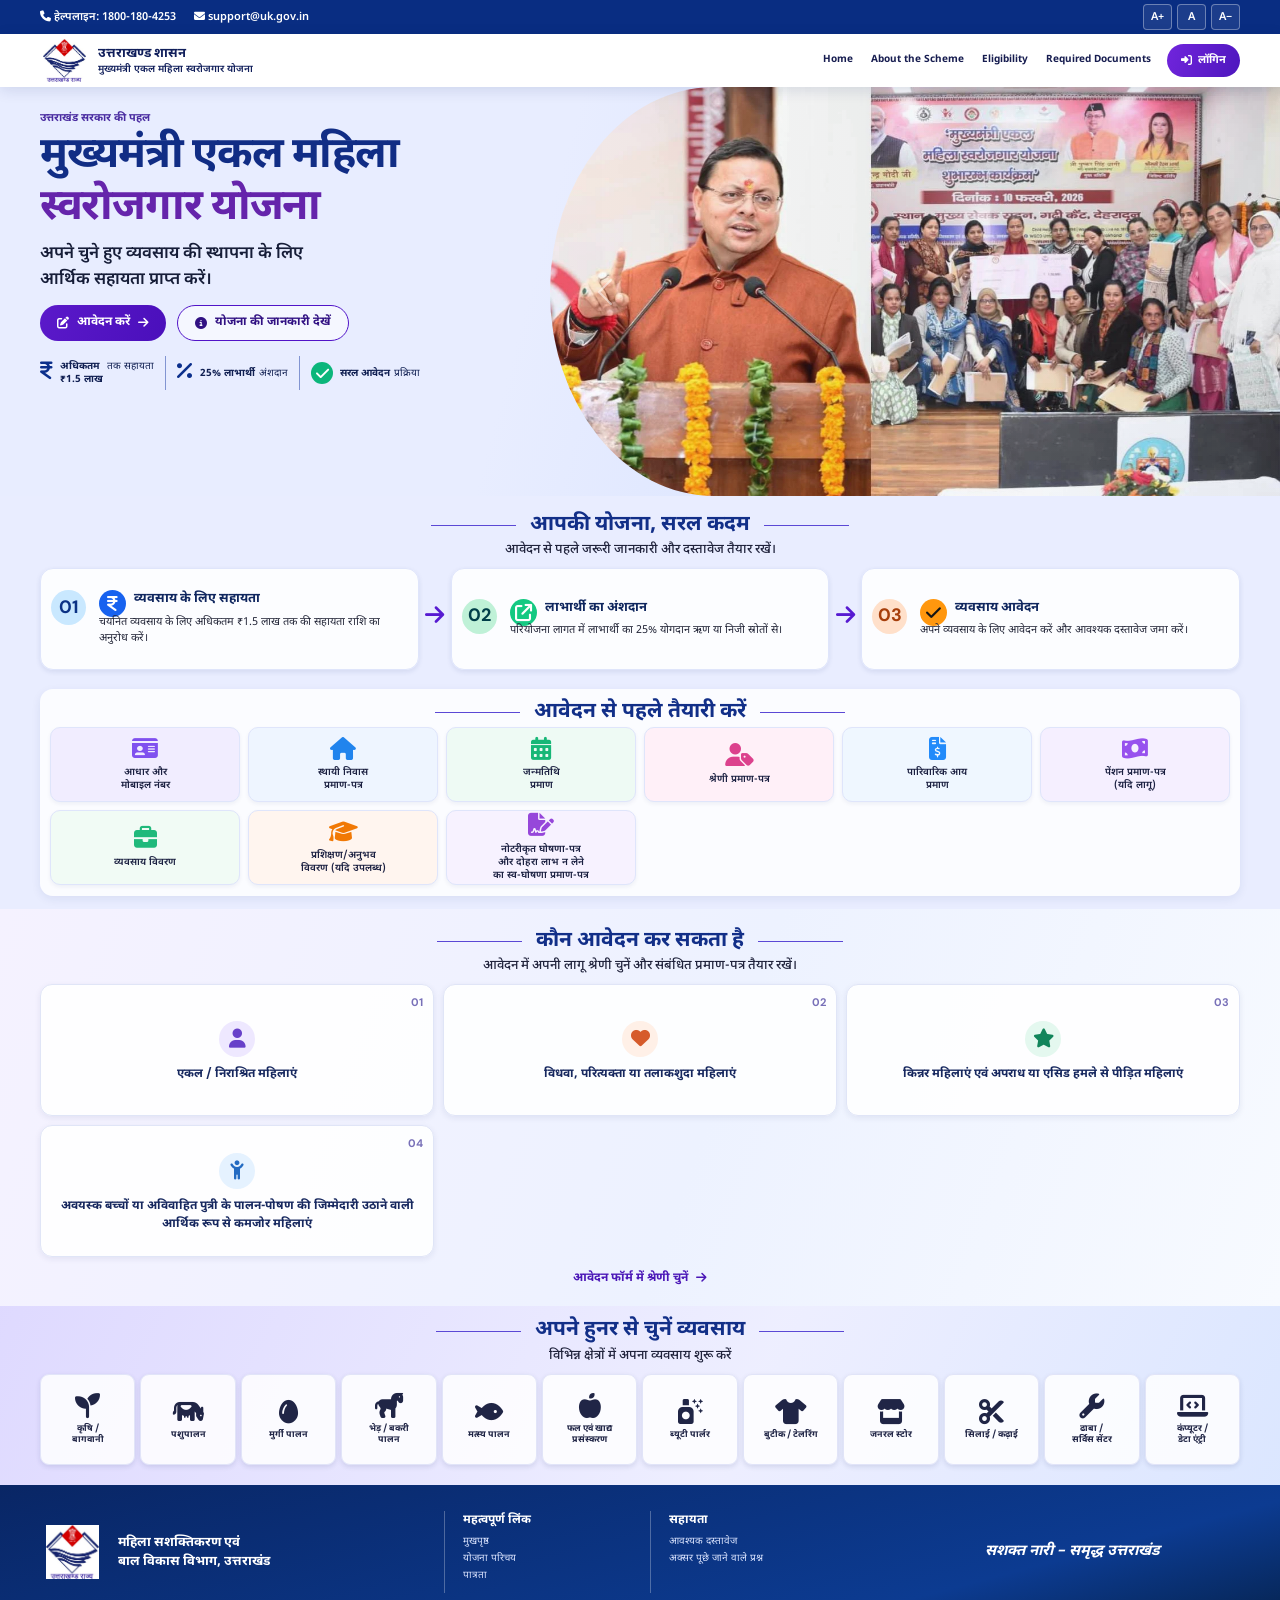
==== index.html @ 62961893 "Add files via upload" ====
<!DOCTYPE html>
<html lang="hi" dir="ltr">
<head>
    <meta charset="UTF-8">
    <meta name="viewport" content="width=device-width, initial-scale=1">
    <meta name="theme-color" content="#082e7a">
    <meta name="description" content="मुख्यमंत्री एकल महिला स्वरोजगार योजना — योजना की जानकारी और ऑनलाइन आवेदन।">
    <title>मुख्यमंत्री एकल महिला स्वरोजगार योजना | उत्तराखंड</title>
    <link rel="icon" type="image/jpeg" href="assets/images/uk_logo.jpeg">
    <link rel="apple-touch-icon" href="assets/images/uk_logo.jpeg">
    <link rel="manifest" href="site.webmanifest">
    <link rel="preconnect" href="https://fonts.googleapis.com">
    <link rel="preconnect" href="https://fonts.gstatic.com" crossorigin>
    <link href="https://fonts.googleapis.com/css2?family=DM+Sans:wght@400;500;600;700&family=Hind:wght@400;500;600;700&family=Noto+Sans+Devanagari:wght@400;500;600;700&display=swap" rel="stylesheet">
    <link rel="stylesheet" href="https://cdnjs.cloudflare.com/ajax/libs/font-awesome/6.5.1/css/all.min.css" integrity="sha512-DTOQO9RWCH3ppGqcWaEA1BIZOC6xxalwEsw9c2QQeAIftl+Vegovlnee1c9QX4TctnWMn13TZye+giMm8e2LwA==" crossorigin="anonymous" referrerpolicy="no-referrer" />
    <link href="https://cdn.jsdelivr.net/npm/bootstrap@5.3.3/dist/css/bootstrap.min.css" rel="stylesheet" integrity="sha384-QWTKZyjpPEjISv5WaRU9OFeRpok6YctnYmDr5pNlyT2bRjXh0JMhjY6hW+ALEwIH" crossorigin="anonymous">
    <link rel="stylesheet" href="assets/css/index.css">
    <script src="assets/js/javascriptfile.js" defer></script>
</head>
<body class="reference-home">
    <div class="registration-topbar">
        <div class="registration-container registration-topbar-inner">
            <div class="registration-contact"><a href="tel:18001804253"><i class="fa-solid fa-phone" aria-hidden="true"></i> हेल्पलाइन: 1800-180-4253</a><a href="mailto:support@uk.gov.in"><i class="fa-solid fa-envelope" aria-hidden="true"></i> support@uk.gov.in</a></div>
            <div class="registration-accessibility" role="group" aria-label="पाठ का आकार">
                <button type="button" data-text-size="increase" aria-label="पाठ का आकार बढ़ाएँ">A+</button>
                <button type="button" data-text-size="reset" aria-label="पाठ का सामान्य आकार">A</button>
                <button type="button" data-text-size="decrease" aria-label="पाठ का आकार घटाएँ">A−</button>
            </div>
        </div>
    </div>
    <header class="site-header registration-header">
        <div class="registration-container registration-nav-row">
            <a class="registration-brand" href="index.html">
                <img src="assets/images/uk_logo.jpeg" alt="">
                <span><strong>उत्तराखण्ड शासन</strong><small>मुख्यमंत्री एकल महिला स्वरोजगार योजना</small></span>
            </a>
            <button class="menu-toggle registration-menu-toggle" type="button" aria-expanded="false" aria-controls="registration-navigation" data-menu-toggle><span></span><span></span><span></span><b>मेन्यू</b></button>
            <nav class="header-nav-bar registration-nav-bar" aria-label="मुख्य नेविगेशन">
                <div class="registration-navigation-inner">
                    <div class="primary-navigation" id="registration-navigation" data-navigation>
                        <a class="nav-link" href="index.html">Home</a>
<a class="nav-link" href="#yojana">About the Scheme</a>
<a class="nav-link" href="#patrata">Eligibility</a>
<a class="nav-link" href="#dastavez">Required Documents</a>
                       
                    </div>
                    <a class="registration-login" href="registration.html"><i class="fa-solid fa-right-to-bracket" aria-hidden="true"></i> लॉगिन</a>
                </div>
            </nav>
        </div>
    </header>

    <main id="main-content">
        <section class="reference-hero" aria-labelledby="hero-title">
            <div class="reference-hero-photo" aria-hidden="true">
                <div id="carouselExampleControls" class="carousel slide" data-bs-ride="carousel" data-bs-interval="5000">
                    <div class="carousel-inner">
                        <div class="carousel-item active">
                            <img src="assets/images/ekel_img.webp" class="d-block w-100" alt="पहली स्लाइड">
                        </div>
                        <div class="carousel-item">
                            <img src="assets/images/img2.jpg" class="d-block w-100" alt="दूसरी स्लाइड">
                        </div>
                    </div>
                    <button class="carousel-control-prev" type="button" data-bs-target="#carouselExampleControls" data-bs-slide="prev">
                        <span class="carousel-control-prev-icon" aria-hidden="true"></span>
                        <span class="visually-hidden">Previous</span>
                    </button>
                    <button class="carousel-control-next" type="button" data-bs-target="#carouselExampleControls" data-bs-slide="next">
                        <span class="carousel-control-next-icon" aria-hidden="true"></span>
                        <span class="visually-hidden">Next</span>
                    </button>
                </div>
            </div>
            <div class="reference-container reference-hero-inner">
                <div class="reference-hero-copy">
                    <p class="reference-hero-eyebrow">उत्तराखंड सरकार की पहल</p>
                    <h1 id="hero-title">मुख्यमंत्री एकल महिला<br><span>स्वरोजगार योजना</span></h1>
                    <p class="reference-hero-lede">अपने चुने हुए व्यवसाय की स्थापना के लिए<br class="desktop-break"> आर्थिक सहायता प्राप्त करें।</p>
                    <div class="reference-hero-actions">
                        <a class="reference-button reference-button-primary" href="registration.html"><i class="fa-solid fa-pen-to-square" aria-hidden="true"></i> आवेदन करें <i class="fa-solid fa-arrow-right" aria-hidden="true"></i></a>
                        <a class="reference-button reference-button-outline" href="#yojana"><i class="fa-solid fa-circle-info" aria-hidden="true"></i> योजना की जानकारी देखें</a>
                    </div>
                    <div class="reference-hero-stats" aria-label="योजना के मुख्य लाभ">
                        <div><span class="reference-stat-icon"><i class="fa-solid fa-indian-rupee-sign" aria-hidden="true"></i></span><p><strong>अधिकतम<br>₹1.5 लाख</strong><small>तक सहायता</small></p></div>
                        <div><span class="reference-stat-icon"><i class="fa-solid fa-percent" aria-hidden="true"></i></span><p><strong>25% लाभार्थी</strong><small>अंशदान</small></p></div>
                        <div><span class="reference-stat-icon reference-check"><i class="fa-solid fa-check" aria-hidden="true"></i></span><p><strong>सरल आवेदन</strong><small>प्रक्रिया</small></p></div>
                    </div>
                </div>
            </div>
        </section>

        <section class="reference-process" id="yojana" aria-labelledby="process-title">
            <div class="reference-container">
                <div class="reference-section-title">
                    <span></span><h2 id="process-title">आपकी योजना, सरल कदम</h2><span></span>
                    <p>आवेदन से पहले जरूरी जानकारी और दस्तावेज तैयार रखें।</p>
                </div>
                <div class="reference-process-cards">
                    <article class="reference-process-card">
                        <span class="reference-number number-blue">01</span>
                        <span class="reference-round-icon icon-blue" aria-hidden="true"><i class="fa-solid fa-indian-rupee-sign"></i></span>
                        <div><h3>व्यवसाय के लिए सहायता</h3><p>चयनित व्यवसाय के लिए अधिकतम ₹1.5 लाख तक की सहायता राशि का अनुरोध करें।</p></div>
                    </article>
                    <span class="reference-card-arrow" aria-hidden="true"><i class="fa-solid fa-arrow-right"></i></span>
                    <article class="reference-process-card">
                        <span class="reference-number number-green">02</span>
                        <span class="reference-round-icon icon-green" aria-hidden="true"><i class="fa-solid fa-arrow-up-right-from-square"></i></span>
                        <div><h3>लाभार्थी का अंशदान</h3><p>परियोजना लागत में लाभार्थी का 25% योगदान ऋण या निजी स्रोतों से।</p></div>
                    </article>
                    <span class="reference-card-arrow" aria-hidden="true"><i class="fa-solid fa-arrow-right"></i></span>
                    <article class="reference-process-card">
                        <span class="reference-number number-orange">03</span>
                        <span class="reference-round-icon icon-orange" aria-hidden="true"><i class="fa-solid fa-check"></i></span>
                        <div><h3>व्यवसाय आवेदन</h3><p>अपने व्यवसाय के लिए आवेदन करें और आवश्यक दस्तावेज जमा करें।</p></div>
                    </article>
                </div>
            </div>
        </section>

        <section class="reference-documents" id="dastavez" aria-labelledby="documents-title">
            <div class="reference-container reference-documents-panel">
                <div class="reference-section-title">
                    <span></span><h2 id="documents-title">आवेदन से पहले तैयारी करें</h2><span></span>
                </div>
                <div class="reference-document-grid">
                    <a class="reference-document-tile document-violet" href="registration.html"><span aria-hidden="true"><i class="fa-solid fa-id-card"></i></span><b>आधार और<br>मोबाइल नंबर</b></a>
                    <a class="reference-document-tile document-blue" href="registration.html"><span aria-hidden="true"><i class="fa-solid fa-house"></i></span><b>स्थायी निवास<br>प्रमाण-पत्र</b></a>
                    <a class="reference-document-tile document-green" href="registration.html"><span aria-hidden="true"><i class="fa-solid fa-calendar-days"></i></span><b>जन्मतिथि<br>प्रमाण</b></a>
                    <a class="reference-document-tile document-pink" href="registration.html"><span aria-hidden="true"><i class="fa-solid fa-user-tag"></i></span><b>श्रेणी प्रमाण-पत्र</b></a>
                    <a class="reference-document-tile document-sky" href="registration.html"><span aria-hidden="true"><i class="fa-solid fa-file-invoice-dollar"></i></span><b>पारिवारिक आय<br>प्रमाण</b></a>
                    <a class="reference-document-tile document-purple" href="registration.html"><span aria-hidden="true"><i class="fa-solid fa-money-bill-wave"></i></span><b>पेंशन प्रमाण-पत्र<br>(यदि लागू)</b></a>
                    <a class="reference-document-tile document-mint" href="registration.html"><span aria-hidden="true"><i class="fa-solid fa-briefcase"></i></span><b>व्यवसाय विवरण</b></a>
                    <a class="reference-document-tile document-peach" href="registration.html"><span aria-hidden="true"><i class="fa-solid fa-graduation-cap"></i></span><b>प्रशिक्षण/अनुभव<br>विवरण (यदि उपलब्ध)</b></a>
                    <a class="reference-document-tile document-lilac" href="registration.html"><span aria-hidden="true"><i class="fa-solid fa-file-signature"></i></span><b>नोटरीकृत घोषणा-पत्र<br>और दोहरा लाभ न लेने<br>का स्व-घोषणा प्रमाण-पत्र</b></a>
                </div>
            </div>
        </section>

        <section class="reference-eligibility" id="patrata" aria-labelledby="eligibility-title">
            <div class="reference-container">
                <div class="reference-section-title">
                    <span></span><h2 id="eligibility-title">कौन आवेदन कर सकता है</h2><span></span>
                    <p>आवेदन में अपनी लागू श्रेणी चुनें और संबंधित प्रमाण-पत्र तैयार रखें।</p>
                </div>
                <div class="reference-eligibility-grid">
                    <article class="reference-eligibility-card">
                        <span class="reference-eligibility-number">01</span>
                        <span class="reference-eligibility-icon eligibility-lilac" aria-hidden="true"><i class="fa-solid fa-user"></i></span>
                        <h3>एकल / निराश्रित महिलाएं</h3>
                    </article>
                    <article class="reference-eligibility-card">
                        <span class="reference-eligibility-number">02</span>
                        <span class="reference-eligibility-icon eligibility-peach" aria-hidden="true"><i class="fa-solid fa-heart"></i></span>
                        <h3>विधवा, परित्यक्ता या तलाकशुदा महिलाएं</h3>
                    </article>
                    <article class="reference-eligibility-card">
                        <span class="reference-eligibility-number">03</span>
                        <span class="reference-eligibility-icon eligibility-mint" aria-hidden="true"><i class="fa-solid fa-star"></i></span>
                        <h3>किन्नर महिलाएं एवं अपराध या एसिड हमले से पीड़ित महिलाएं</h3>
                    </article>
                    <article class="reference-eligibility-card">
                        <span class="reference-eligibility-number">04</span>
                        <span class="reference-eligibility-icon eligibility-blue" aria-hidden="true"><i class="fa-solid fa-child-reaching"></i></span>
                        <h3>अवयस्क बच्चों या अविवाहित पुत्री के पालन-पोषण की जिम्मेदारी उठाने वाली आर्थिक रूप से कमजोर महिलाएं</h3>
                    </article>
                </div>
                <a class="reference-eligibility-link" href="registration.html">आवेदन फॉर्म में श्रेणी चुनें <i class="fa-solid fa-arrow-right" aria-hidden="true"></i></a>
            </div>
        </section>

        <section class="reference-business" id="vyavasay" aria-labelledby="business-title">
            <div class="reference-container">
                <div class="reference-section-title">
                    <span></span><h2 id="business-title">अपने हुनर से चुनें व्यवसाय</h2><span></span>
                    <p>विभिन्न क्षेत्रों में अपना व्यवसाय शुरू करें</p>
                </div>
                <div class="reference-business-grid">
                    <a href="registration.html"><span aria-hidden="true"><i class="fa-solid fa-seedling"></i></span><b>कृषि /<br>बागवानी</b></a>
                    <a href="registration.html"><span aria-hidden="true"><i class="fa-solid fa-cow"></i></span><b>पशुपालन</b></a>
                    <a href="registration.html"><span aria-hidden="true"><i class="fa-solid fa-egg"></i></span><b>मुर्गी पालन</b></a>
                    <a href="registration.html"><span aria-hidden="true"><i class="fa-solid fa-horse"></i></span><b>भेड़ / बकरी<br>पालन</b></a>
                    <a href="registration.html"><span aria-hidden="true"><i class="fa-solid fa-fish"></i></span><b>मत्स्य पालन</b></a>
                    <a href="registration.html"><span aria-hidden="true"><i class="fa-solid fa-apple-whole"></i></span><b>फल एवं खाद्य<br>प्रसंस्करण</b></a>
                    <a href="registration.html"><span aria-hidden="true"><i class="fa-solid fa-spray-can-sparkles"></i></span><b>ब्यूटी पार्लर</b></a>
                    <a href="registration.html"><span aria-hidden="true"><i class="fa-solid fa-shirt"></i></span><b>बुटीक / टेलरिंग</b></a>
                    <a href="registration.html"><span aria-hidden="true"><i class="fa-solid fa-store"></i></span><b>जनरल स्टोर</b></a>
                    <a href="registration.html"><span aria-hidden="true"><i class="fa-solid fa-scissors"></i></span><b>सिलाई / कढ़ाई</b></a>
                    <a href="registration.html"><span aria-hidden="true"><i class="fa-solid fa-wrench"></i></span><b>ढाबा /<br>सर्विस सेंटर</b></a>
                    <a href="registration.html"><span aria-hidden="true"><i class="fa-solid fa-laptop-code"></i></span><b>कंप्यूटर /<br>डेटा एंट्री</b></a>
                </div>
            </div>
        </section>
    </main>

    <footer class="reference-footer" id="sampark">
        <div class="reference-container reference-footer-inner">
            <a class="reference-footer-brand" href="index.html">
                <img src="assets/images/uk_logo.jpeg" alt="">
                <span>महिला सशक्तिकरण एवं<br>बाल विकास विभाग, उत्तराखंड</span>
            </a>
            <div class="reference-footer-links"><strong>महत्वपूर्ण लिंक</strong><a href="index.html">मुखपृष्ठ</a><a href="#yojana">योजना परिचय</a><a href="#patrata">पात्रता</a></div>
            <div class="reference-footer-links"><strong>सहायता</strong><a href="#dastavez">आवश्यक दस्तावेज</a><a href="registration.html">अक्सर पूछे जाने वाले प्रश्न</a></div>
            <p class="reference-footer-motto">सशक्त नारी – समृद्ध उत्तराखंड</p>
        </div>
    </footer>
    <script src="https://cdn.jsdelivr.net/npm/bootstrap@5.3.3/dist/js/bootstrap.bundle.min.js" integrity="sha384-YvpcrYf0tY3lHB60NNkmXc5s9fDVZLESaAA55NDzOxhy9GkcIdslK1eN7N6jIeHz" crossorigin="anonymous"></script>
</body>
</html>
---- assets/css/index.css ----
:root {
    color-scheme: light;
    --ink: #1a2e4a;
    --blue: #003366;
    --blue-dark: #002244;
    --blue-mid: #004488;
    --blue-soft: #e8f0fa;
    --accent: #c5962c;
    --accent-light: #fff4e0;
    --muted: #5a6f8a;
    --line: #d0dbe8;
    --paper: #fff;
    --cream: #f5f8fc;
    --success: #005533;
    --success-soft: #e8f5eb;
    --error: #b03a2e;
    --error-soft: #fdf0f0;
    --font-body: "Hind", "Noto Sans Devanagari", sans-serif;
    --font-latin: "DM Sans", sans-serif;
    --radius-sm: 4px;
    --radius-md: 8px;
    --radius-lg: 12px;
    --radius-xl: 16px;
    --shadow-sm: 0 2px 8px rgba(0,34,68,.06);
    --shadow-md: 0 8px 24px rgba(0,34,68,.08);
    --shadow-lg: 0 16px 48px rgba(0,34,68,.12);
    --transition-fast: 150ms ease;
    --transition-base: 250ms cubic-bezier(.25,.46,.45,.94);
    --transition-slow: 400ms cubic-bezier(.25,.46,.45,.94);
}

* { box-sizing: border-box; }
html { scroll-behavior: smooth; scroll-padding-top: 140px; }
body {
    margin: 0;
    color: var(--ink);
    background: var(--paper);
    font-family: var(--font-body);
    font-size: 16px;
    line-height: 1.65;
    -webkit-font-smoothing: antialiased;
    -moz-osx-font-smoothing: grayscale;
    text-rendering: optimizeLegibility;
}
a { color: inherit; text-decoration: none; }
button, input, select { font: inherit; }
button, a, input, select { -webkit-tap-highlight-color: transparent; }
button:focus-visible, a:focus-visible, input:focus-visible, select:focus-visible {
    outline: 3px solid var(--accent);
    outline-offset: 3px;
}
img { max-width: 100%; height: auto; display: block; }

/* RTL Support */
[dir="rtl"] {
    --font-body: "Noto Sans Devanagari", "Hind", sans-serif;
}
[dir="rtl"] .hero-carousel-content { direction: rtl; }
[dir="rtl"] .hero-content-right .hero-facts { flex-direction: row-reverse; }
[dir="rtl"] .eligibility-list div { direction: rtl; }
[dir="rtl"] .document-chips { direction: rtl; }
[dir="rtl"] .features-grid { direction: rtl; }
[dir="rtl"] .category-options { direction: rtl; }
[dir="rtl"] .inline-options { direction: rtl; }
[dir="rtl"] .stepper { direction: rtl; }
[dir="rtl"] .fields-grid { direction: rtl; }
[dir="rtl"] .form-navigation { direction: rtl; }
[dir="rtl"] .header-nav-inner { direction: rtl; }
[dir="rtl"] .primary-navigation { direction: rtl; }
[dir="rtl"] .nav-link { direction: rtl; }
[dir="rtl"] .brand-copy { border-inline-start: 2px solid #e0e8f0; border-inline-end: none; padding-inline-start: 14px; padding-inline-end: 0; }

.container {
    width: min(1120px, calc(100% - 48px));
    margin-inline: auto;
}

/* Utility Bar */
.utility-bar {
    background: #eef2f7;
    color: #4a5d75;
    font-family: var(--font-latin), var(--font-body);
    font-size: 11px;
}
.utility-inner, .utility-links { display: flex; align-items: center; }
.utility-inner { min-height: 34px; justify-content: space-between; }
.utility-links { gap: 12px; }
.utility-links a:hover { color: var(--blue); }

/* Tricolor Bar */
.tricolor {
    height: 3px;
    display: flex;
}
.tricolor span { flex: 1; }
.tricolor span:first-child { background: var(--accent); }
.tricolor span:nth-child(2) { background: #fff; }
.tricolor span:last-child { background: var(--blue); }

/* Header */
.site-header {
    position: sticky;
    top: 0;
    z-index: 100;
    background: #fff;
    box-shadow: var(--shadow-sm);
}
.header-top { border-bottom: 1px solid #e8eef5; background: #fff; }
.header-top-inner {
    min-height: 76px;
    display: flex;
    align-items: center;
    justify-content: space-between;
    gap: 24px;
}
.brand {
    display: inline-flex;
    align-items: center;
    gap: 14px;
    flex-shrink: 0;
}
.brand-mark {
    width: 52px;
    height: 52px;
    display: grid;
    place-items: center;
    border-radius: 10px;
    background: #fff;
    padding: 4px;
    border: 1px solid #e0e8f0;
    box-shadow: 0 2px 8px rgba(0,34,68,.08);
}
.brand-mark img { width: 100%; height: 100%; object-fit: contain; border-radius: 6px; }
.brand-copy {
    display: grid;
    line-height: 1.35;
    padding-inline-start: 14px;
    border-inline-start: 2px solid #e0e8f0;
}
.brand-copy strong {
    font-size: 18px;
    font-weight: 700;
    color: var(--blue-dark);
    letter-spacing: -.01em;
}
.brand-copy small { color: var(--muted); font-size: 11.5px; }
.header-actions { display: flex; align-items: center; gap: 14px; margin-inline-start: auto; }
.header-help {
    display: inline-flex;
    align-items: center;
    gap: 8px;
    color: #3d526e;
    font-size: 13px;
    font-weight: 500;
    padding: 8px 12px;
    border-radius: 7px;
    transition: background var(--transition-fast), color var(--transition-fast);
}
.header-help:hover { background: var(--blue-soft); color: var(--blue); }
.header-help-icon {
    width: 20px;
    height: 20px;
    display: grid;
    place-items: center;
    border-radius: 50%;
    background: var(--blue-soft);
    color: var(--blue);
    font-size: 12px;
    font-weight: 700;
    font-family: var(--font-latin);
}
.header-apply {
    display: inline-flex;
    align-items: center;
    gap: 10px;
    border-radius: 8px;
    background: linear-gradient(135deg, var(--blue) 0%, var(--blue-mid) 100%);
    color: #fff;
    padding: 12px 24px;
    font-weight: 600;
    font-size: 14px;
    box-shadow: 0 6px 18px rgba(0,51,102,.24);
    transition: transform var(--transition-fast), box-shadow var(--transition-fast);
}
.header-apply:hover { transform: translateY(-1px); box-shadow: 0 8px 24px rgba(0,51,102,.32); }
.header-apply span { transition: transform var(--transition-fast); }
.header-apply:hover span { transform: translateX(3px); }
[dir="rtl"] .header-apply:hover span { transform: translateX(-3px); }
.header-apply-current { background: var(--blue-soft); color: var(--blue); box-shadow: none; }
.header-apply-current:hover { background: #d0e0f0; color: var(--blue-dark); transform: none; }
.header-nav-bar { background: linear-gradient(135deg, var(--blue-dark) 0%, var(--blue) 100%); }
.header-nav-inner {
    display: flex;
    align-items: center;
    gap: 18px;
    min-height: 50px;
}
.nav-label {
    font-size: 11px;
    font-weight: 700;
    letter-spacing: .12em;
    text-transform: uppercase;
    color: rgba(255,255,255,.45);
    padding-inline-end: 18px;
    border-inline-end: 1px solid rgba(255,255,255,.15);
    white-space: nowrap;
}
.primary-navigation {
    display: flex;
    align-items: center;
    gap: 4px;
    flex-wrap: wrap;
    flex: 1;
}
.nav-link {
    display: inline-flex;
    align-items: center;
    gap: 8px;
    padding: 9px 15px;
    border-radius: 6px;
    color: rgba(255,255,255,.82);
    font-size: 13.5px;
    font-weight: 500;
    transition: background var(--transition-fast), color var(--transition-fast);
}
.nav-link:hover { color: #fff; background: rgba(255,255,255,.12); }
.nav-link .nav-icon { font-size: 12px; color: rgba(245,216,168,.7); line-height: 1; }
.nav-link:hover .nav-icon { color: #f5d8a8; }
.menu-toggle { display: none; }

/* Buttons */
.button {
    display: inline-flex;
    align-items: center;
    justify-content: center;
    gap: 8px;
    border-radius: var(--radius-md);
    font-weight: 600;
    font-size: 14px;
    padding: 12px 24px;
    border: 1px solid transparent;
    cursor: pointer;
    transition: all var(--transition-fast);
    white-space: nowrap;
}
.button-primary {
    background: linear-gradient(135deg, var(--blue) 0%, var(--blue-mid) 100%);
    color: #fff;
    box-shadow: 0 4px 14px rgba(0,51,102,.24);
}
.button-primary:hover {
    background: linear-gradient(135deg, var(--blue-mid) 0%, var(--blue) 100%);
    transform: translateY(-1px);
    box-shadow: 0 6px 20px rgba(0,51,102,.32);
}
.button-outline {
    background: transparent;
    border-color: var(--blue);
    color: var(--blue);
}
.button-outline:hover {
    background: var(--blue-soft);
    color: var(--blue-dark);
}
.button-light {
    background: #fff;
    color: var(--blue-dark);
    box-shadow: 0 4px 14px rgba(0,0,0,.1);
}
.button-light:hover {
    background: #f5f0e8;
    color: var(--blue);
    transform: translateY(-1px);
    box-shadow: 0 8px 24px rgba(197,150,44,.25);
}
.button-back {
    border-color: var(--line);
    color: #4d627a;
    background: #fff;
}
.button-back:hover { background: var(--cream); }

.text-link {
    border-bottom: 1px solid currentColor;
    padding-bottom: 2px;
    font-weight: 500;
    transition: opacity var(--transition-fast);
}
.text-link:hover { opacity: .8; }

.inline-link {
    border-bottom: 1px solid #a8c0d8;
    padding-bottom: 3px;
    font-weight: 500;
    transition: border-color var(--transition-fast), color var(--transition-fast);
}
.inline-link:hover { border-color: var(--accent); color: var(--accent); }

/* Hero Section */
.hero-section {
    position: relative;
    overflow: hidden;
    background: var(--blue-dark);
}
.hero-carousel {
    position: relative;
    width: 100%;
    min-height: 580px;
}
.hero-carousel-track {
    position: relative;
    width: 100%;
    height: 100%;
}
.hero-carousel-slide {
    position: absolute;
    inset: 0;
    visibility: hidden;
    opacity: 0;
    transition: opacity .9s cubic-bezier(.25,.46,.45,.94), visibility .9s;
}
.hero-carousel-bg {
    position: absolute;
    inset: 0;
    z-index: 0;
}
.hero-carousel-bg img {
    width: 100%;
    height: 100%;
    object-fit: cover;
    object-position: top center;
}
.hero-carousel-slide.slide-active {
    position: relative;
    visibility: visible;
    opacity: 1;
}
.hero-carousel-slide.slide-active .hero-carousel-content > * {
    animation: fadeSlideUp .8s cubic-bezier(.25,.46,.45,.94) both;
}
.hero-carousel-slide.slide-active .hero-carousel-content > *:nth-child(1) { animation-delay: .1s; }
.hero-carousel-slide.slide-active .hero-carousel-content > *:nth-child(2) { animation-delay: .2s; }
.hero-carousel-slide.slide-active .hero-carousel-content > *:nth-child(3) { animation-delay: .3s; }
.hero-carousel-slide.slide-active .hero-carousel-content > *:nth-child(4) { animation-delay: .4s; }
@keyframes fadeSlideUp { from { opacity: 0; transform: translateY(24px); } to { opacity: 1; transform: translateY(0); } }
.hero-carousel-overlay {
    position: absolute;
    inset: 0;
    background: linear-gradient(135deg, rgba(0,12,28,.95) 0%, rgba(0,18,40,.9) 35%, rgba(0,24,50,.85) 65%, rgba(0,30,60,.8) 100%);
}
.hero-carousel-overlay::after {
    content: "";
    position: absolute;
    inset: 0;
    background-image: url("data:image/svg+xml,%3Csvg viewBox='0 0 400 400' xmlns='http://www.w3.org/2000/svg'%3E%3Cfilter id='noiseFilter'%3E%3CfeTurbulence type='fractalNoise' baseFrequency='0.9' numOctaves='3' stitchTiles='stitch'/%3E%3C/filter%3E%3Crect width='100%25' height='100%25' filter='url(%23noiseFilter)' opacity='0.02'/%3E%3C/svg%3E");
    pointer-events: none;
}
.hero-carousel-overlay::before {
    content: "";
    position: absolute;
    inset: 0;
    background: radial-gradient(ellipse at center, transparent 30%, rgba(0,10,25,.6) 100%);
    pointer-events: none;
}
.hero-carousel-content {
    position: relative;
    z-index: 2;
    width: min(1200px, calc(100% - 64px));
    margin-inline: auto;
    padding-block: 100px 70px;
    display: grid;
    grid-template-columns: 1.1fr .9fr;
    gap: 48px;
    align-items: center;
    min-height: 580px;
    color: #fff;
}
.hero-content-left {
    display: flex;
    flex-direction: column;
    justify-content: center;
    padding: 32px 24px;
    background: linear-gradient(135deg, rgba(0,20,40,.7) 0%, rgba(0,30,60,.55) 100%);
    border-radius: var(--radius-xl);
    border: 1px solid rgba(255,255,255,.1);
    backdrop-filter: blur(12px);
    max-width: 580px;
}
.hero-badge {
    display: inline-flex;
    align-items: center;
    gap: 10px;
    width: fit-content;
    padding: 10px 18px;
    background: linear-gradient(135deg, rgba(0,0,0,.35) 0%, rgba(0,0,0,.2) 100%);
    border: 1px solid rgba(255,255,255,.25);
    border-radius: 100px;
    margin-bottom: 28px;
    backdrop-filter: blur(10px);
}
.hero-badge .eyebrow-dot {
    width: 8px;
    height: 8px;
    background: #f5d8a8;
    box-shadow: 0 0 12px var(--accent);
    border-radius: 50%;
}
.hero-badge .eyebrow {
    color: #f5d8a8;
    font-size: 13px;
    letter-spacing: .04em;
    font-weight: 600;
    font-family: var(--font-latin);
}
.hero-content-left h1 {
    color: #fff;
    font-size: clamp(44px, 5.5vw, 72px);
    font-weight: 700;
    line-height: 1.12;
    letter-spacing: -.02em;
    margin: 0;
    text-shadow: 0 2px 16px rgba(0,0,0,.4), 0 1px 4px rgba(0,0,0,.3);
}
.hero-content-left h1 span {
    color: #f5d8a8;
    background: linear-gradient(135deg, #f5d8a8 0%, var(--accent) 100%);
    -webkit-background-clip: text;
    -webkit-text-fill-color: transparent;
    background-clip: text;
}
.hero-content-right {
    display: flex;
    flex-direction: column;
    justify-content: center;
    gap: 16px;
    padding: 32px 24px;
    background: linear-gradient(135deg, rgba(0,20,40,.7) 0%, rgba(0,30,60,.55) 100%);
    border-radius: var(--radius-xl);
    border: 1px solid rgba(255,255,255,.1);
    backdrop-filter: blur(12px);
    max-width: 520px;
}
.hero-content-right .hero-lede {
    color: rgba(255,255,255,.95);
    font-size: 15px;
    line-height: 1.6;
    margin: 0;
    font-weight: 400;
}
.hero-content-right .hero-actions {
    display: flex;
    align-items: center;
    gap: 12px;
    flex-wrap: wrap;
}
.hero-content-right .button-primary {
    background: linear-gradient(135deg, #fff 0%, #f8f5f0 100%);
    color: var(--blue-dark);
    box-shadow: 0 8px 28px rgba(0,0,0,.18), 0 2px 8px rgba(0,0,0,.1);
    border: 1px solid rgba(255,255,255,.3);
    padding: 12px 24px;
    font-size: 14px;
    font-weight: 600;
    min-height: 48px;
}
.hero-content-right .button-primary:hover {
    background: linear-gradient(135deg, #f5f0e8 0%, #efe5d8 100%);
    color: var(--blue);
    transform: translateY(-2px);
    box-shadow: 0 12px 36px rgba(197,150,44,.25), 0 4px 12px rgba(0,0,0,.15);
}
.hero-content-right .text-link {
    color: rgba(255,255,255,.9);
    border-bottom: 1px solid rgba(255,255,255,.35);
    padding-bottom: 4px;
    font-size: 14px;
    font-weight: 500;
    transition: all var(--transition-fast);
}
.hero-content-right .text-link:hover {
    color: #f5d8a8;
    border-bottom-color: #f5d8a8;
}
.hero-content-right .hero-facts {
    display: flex;
    gap: 24px;
    margin-top: 12px;
    padding-top: 16px;
    border-top: 1px solid rgba(255,255,255,.12);
}
.hero-content-right .hero-facts div { display: flex; flex-direction: column; gap: 4px; }
.hero-content-right .hero-facts strong {
    color: #fff;
    font-size: 26px;
    font-weight: 700;
    line-height: 1.2;
    font-family: var(--font-latin);
    text-shadow: 0 2px 12px rgba(0,0,0,.4);
}
.hero-content-right .hero-facts span {
    color: rgba(255,255,255,.8);
    font-size: 12px;
    letter-spacing: .02em;
    text-transform: uppercase;
    text-shadow: 0 1px 4px rgba(0,0,0,.3);
}
.hero-carousel-controls {
    position: absolute;
    z-index: 5;
    bottom: 50px;
    left: 50%;
    transform: translateX(-50%);
    display: flex;
    flex-direction: column;
    align-items: center;
    gap: 20px;
}
.hero-carousel-controls .carousel-dots { display: flex; gap: 12px; }
.hero-carousel-controls .carousel-dot {
    width: 14px;
    height: 14px;
    border: 0;
    border-radius: 50%;
    background: rgba(255,255,255,.5);
    padding: 0;
    cursor: pointer;
    transition: all .4s cubic-bezier(.25,.46,.45,.94);
    box-shadow: 0 2px 10px rgba(0,0,0,.3), 0 0 0 2px rgba(0,0,0,.1);
    position: relative;
}
.hero-carousel-controls .carousel-dot::before {
    content: "";
    position: absolute;
    inset: -4px;
    border-radius: 50%;
    border: 1px solid transparent;
    transition: border-color .3s;
}
.hero-carousel-controls .carousel-dot:hover {
    background: rgba(255,255,255,.8);
    transform: scale(1.2);
}
.hero-carousel-controls .carousel-dot:hover::before { border-color: rgba(255,255,255,.5); }
.hero-carousel-controls .carousel-dot.is-current {
    width: 44px;
    background: linear-gradient(135deg, #f5d8a8 0%, var(--accent) 100%);
    border-radius: 100px;
    box-shadow: 0 6px 24px rgba(197,150,44,.5), 0 0 0 4px rgba(197,150,44,.15);
}
.hero-carousel-controls .carousel-dot.is-current::before { border-color: rgba(197,150,44,.4); }
.hero-carousel-controls .carousel-arrows { display: flex; gap: 16px; }
.hero-carousel-controls .carousel-arrows button {
    width: 56px;
    height: 56px;
    display: grid;
    place-items: center;
    border: 1px solid rgba(255,255,255,.35);
    border-radius: 50%;
    color: #fff;
    background: linear-gradient(135deg, rgba(0,20,40,.8) 0%, rgba(0,30,60,.6) 100%);
    cursor: pointer;
    transition: all .3s cubic-bezier(.25,.46,.45,.94);
    backdrop-filter: blur(12px);
    font-size: 20px;
    line-height: 1;
    box-shadow: 0 4px 16px rgba(0,0,0,.3);
}
.hero-carousel-controls .carousel-arrows button:hover {
    color: #f5d8a8;
    background: linear-gradient(135deg, rgba(255,255,255,.2) 0%, rgba(255,255,255,.1) 100%);
    border-color: rgba(197,150,44,.6);
    transform: scale(1.08);
    box-shadow: 0 8px 28px rgba(0,0,0,.4);
}
.hero-carousel-controls .carousel-arrows button:focus-visible { outline: 3px solid var(--accent); outline-offset: 3px; }
.hero-carousel-controls .carousel-arrows button:disabled { opacity: .4; cursor: not-allowed; transform: none; }

/* Visual/Image Containers */
.visual-wrapper,
.intro-visual,
.eligibility-visual,
.documents-visual,
.benefit-media,
.feature-media,
.process-visual,
.features-showcase,
.cta-visual {
    position: relative;
    border-radius: var(--radius-lg);
    overflow: hidden;
    background: var(--cream);
}
.visual-wrapper img,
.intro-visual img,
.eligibility-visual img,
.documents-visual img,
.benefit-media img,
.feature-media img,
.process-visual img,
.features-showcase img,
.cta-visual img {
    width: 100%;
    height: 100%;
    object-fit: cover;
    transition: transform var(--transition-slow);
}
.visual-wrapper:hover img,
.intro-visual:hover img,
.eligibility-visual:hover img,
.documents-visual:hover img,
.benefit-card:hover .benefit-media img,
.feature-card:hover .feature-media img {
    transform: scale(1.03);
}

/* Intro Section */
.intro-grid { display: grid; grid-template-columns: 1fr 1.2fr; gap: 70px; align-items: center; }
.intro-visual { aspect-ratio: 4/3; }
.intro-copy { max-width: 630px; }
.intro-copy p { margin-bottom: 13px; color: #4d627a; font-size: 16px; line-height: 1.9; }

/* Benefits Section */
.section-cream { background: var(--cream); }
.benefit-grid {
    display: grid;
    grid-template-columns: repeat(3, 1fr);
    gap: 18px;
}
.benefit-card {
    position: relative;
    min-height: 280px;
    padding: 26px 24px;
    border: 1px solid #e0e8f0;
    background: #fff;
    border-radius: var(--radius-md);
    transition: transform var(--transition-base), box-shadow var(--transition-base), border-color var(--transition-base);
    display: flex;
    flex-direction: column;
}
.benefit-card:hover {
    transform: translateY(-4px);
    box-shadow: var(--shadow-md);
    border-color: #b8cce0;
}
.benefit-media {
    width: 64px;
    height: 64px;
    border-radius: var(--radius-md);
    background: var(--blue-soft);
    display: grid;
    place-items: center;
    margin-bottom: 18px;
    overflow: hidden;
    flex-shrink: 0;
}
.benefit-media img { opacity: 0.9; }
.card-index {
    position: absolute;
    top: 20px;
    inset-inline-end: 20px;
    color: var(--accent);
    font-family: var(--font-latin);
    font-size: 28px;
    font-weight: 700;
    opacity: .15;
}
.benefit-icon {
    width: 48px;
    height: 48px;
    margin-bottom: 18px;
    display: grid;
    place-items: center;
    border-radius: var(--radius-md);
    color: var(--accent);
    background: var(--accent-light);
    font-family: var(--font-latin);
    font-size: 22px;
}
.benefit-icon-alt { color: var(--success); background: var(--success-soft); }
.benefit-icon-third { color: var(--blue); background: var(--blue-soft); }
.benefit-card h3 { margin-bottom: 8px; font-size: 17px; font-weight: 600; color: var(--blue-dark); }
.benefit-card p { margin-bottom: 0; color: #5a6f8a; font-size: 13px; line-height: 1.7; }
.process-visual {
    margin-top: 32px;
    aspect-ratio: 4/1;
    max-width: 100%;
}
.process-visual img { border-radius: var(--radius-md); }

/* Eligibility Section */
.eligibility-grid {
    display: grid;
    grid-template-columns: 1fr 1.18fr;
    gap: 60px;
    align-items: center;
}
.eligibility-visual { aspect-ratio: 12/13; }
.eligibility-grid > div:first-child .button { margin-top: 14px; }
.muted-copy { max-width: 400px; margin-block: 14px; color: var(--muted); font-size: 14px; }
.eligibility-list {
    border: 1px solid var(--line);
    border-radius: var(--radius-md);
    overflow: hidden;
    background: #fff;
}
.eligibility-list div {
    min-height: 68px;
    display: grid;
    grid-template-columns: 44px 1fr;
    align-items: center;
    border-bottom: 1px solid var(--line);
    padding: 0 20px;
    transition: background var(--transition-fast);
}
.eligibility-list div:last-child { border-bottom: none; }
.eligibility-list div:hover { background: var(--blue-soft); }
.eligibility-list span {
    color: var(--accent);
    font-family: var(--font-latin);
    font-size: 14px;
    font-weight: 600;
    display: flex;
    align-items: center;
    justify-content: center;
    width: 32px;
    height: 32px;
    background: var(--accent-light);
    border-radius: 50%;
}
.eligibility-list p { margin-bottom: 0; color: #3d526e; font-size: 14px; }

/* Documents Section */
.document-grid {
    display: grid;
    grid-template-columns: 1fr 1.15fr;
    align-items: center;
    gap: 60px;
}
.documents-visual { aspect-ratio: 3/2; }
.document-chips {
    display: flex;
    flex-wrap: wrap;
    gap: 10px;
}
.document-chips span {
    padding: 10px 16px;
    border: 1px solid var(--line);
    border-radius: 24px;
    background: #fff;
    color: #4d627a;
    font-size: 12px;
    font-weight: 500;
    transition: all var(--transition-fast);
}
.document-chips span:hover {
    border-color: var(--blue);
    color: var(--blue);
    background: var(--blue-soft);
}

/* Features Section */
.features-grid {
    display: grid;
    grid-template-columns: repeat(3, 1fr);
    gap: 20px;
}
.feature-card {
    padding: 28px 24px;
    border: 1px solid var(--line);
    background: #fff;
    border-radius: var(--radius-lg);
    transition: transform var(--transition-base), box-shadow var(--transition-base), border-color var(--transition-base);
    display: flex;
    flex-direction: column;
}
.feature-card:hover {
    transform: translateY(-4px);
    box-shadow: var(--shadow-md);
    border-color: #b8cce0;
}
.feature-media {
    width: 56px;
    height: 56px;
    border-radius: var(--radius-md);
    background: var(--blue-soft);
    display: grid;
    place-items: center;
    margin-bottom: 16px;
    overflow: hidden;
    flex-shrink: 0;
}
.feature-media img { opacity: 0.9; }
.feature-icon {
    display: inline-flex;
    width: 56px;
    height: 56px;
    place-items: center;
    margin-bottom: 16px;
    border-radius: var(--radius-md);
    background: var(--blue-soft);
    color: var(--blue);
    font-size: 24px;
    line-height: 1;
}
.feature-card h3 { margin: 0 0 8px; font-size: 17px; font-weight: 600; color: var(--blue-dark); }
.feature-card p { margin: 0; color: var(--muted); font-size: 13px; line-height: 1.7; }
.features-showcase {
    margin-top: 32px;
    aspect-ratio: 14/5;
    max-width: 100%;
    border-radius: var(--radius-xl);
}
.features-showcase img { border-radius: var(--radius-xl); }

/* CTA Strip */
.cta-strip {
    padding-block: 40px;
    color: #fff;
    background: linear-gradient(135deg, var(--blue-dark) 0%, var(--blue) 50%, var(--blue-mid) 100%);
    position: relative;
    overflow: hidden;
}
.cta-strip::before {
    content: "";
    position: absolute;
    inset: 0;
    background: radial-gradient(ellipse at 20% 30%, rgba(197,150,44,.15) 0%, transparent 50%), radial-gradient(ellipse at 80% 70%, rgba(255,255,255,.05) 0%, transparent 50%);
}
.cta-inner {
    display: flex;
    justify-content: space-between;
    align-items: center;
    gap: 20px;
    position: relative;
    z-index: 1;
    flex-wrap: wrap;
}
.cta-visual {
    aspect-ratio: 7/5;
    max-width: 280px;
    opacity: 0.9;
}
.cta-strip .section-kicker { color: #e8d4a8; }
.cta-strip h2 { color: #fff; font-size: 26px; max-width: 600px; }

/* Footer */
.site-footer { color: #d0dbe8; background: var(--blue-dark); }
.footer-inner {
    min-height: 112px;
    display: flex;
    align-items: center;
    justify-content: space-between;
    gap: 24px;
    flex-wrap: wrap;
}
.brand-footer .brand-mark { background: #fff; }
.brand-footer .brand-mark img { width: 100%; height: 100%; object-fit: contain; border-radius: 4px; }
.brand-footer .brand-copy small { color: #8aa8c8; }
.footer-inner > p { margin: 0; color: #b8cdd8; font-size: 12px; line-height: 1.55; }
.footer-inner > p span { color: #7a9ac0; font-size: 10px; }
.footer-top { color: var(--accent); font-size: 12px; }

/* Registration form */
.page-banner { padding-block: 36px 39px; background: var(--cream); border-bottom: 1px solid #dce3eb; }
.breadcrumb { display: inline-flex; gap: 9px; margin-bottom: 14px; color: #6b7d94; font-size: 11px; }
.breadcrumb span { color: #a67c00; }
.page-banner .section-kicker { margin-bottom: 3px; }
.page-banner h1 { margin-bottom: 3px; color: var(--blue-dark); font-size: 35px; font-weight: 600; }
.page-banner > .container > p:last-child { margin-bottom: 0; color: var(--muted); font-size: 13px; }
.application-section { padding-block: 40px 72px; background: #fafbfd; }
.application-layout { display: grid; grid-template-columns: minmax(0, 1fr) 270px; align-items: start; gap: 24px; }
.application-card { min-width: 0; padding: 28px 32px 22px; border: 1px solid #e0e8f0; border-radius: var(--radius-md); background: #fff; box-shadow: var(--shadow-sm); }
.form-topline { display: flex; justify-content: space-between; align-items: flex-end; gap: 20px; padding-bottom: 20px; border-bottom: 1px solid #e8eff8; }
.form-topline .section-kicker { margin-bottom: 2px; font-size: 10px; }
.form-topline h2 { margin-bottom: 0; color: var(--blue-dark); font-size: 22px; font-weight: 600; }
.required-note { color: #6b7d94; font-size: 10px; }
.required-note b, .field b, .choice-fieldset legend b { color: #a67c00; }
.stepper {
    display: grid;
    grid-template-columns: auto 1fr auto 1fr auto;
    align-items: start;
    margin: 23px 0 19px;
}
.stepper-item { min-width: 62px; display: grid; justify-items: center; gap: 4px; color: #8a9ab0; }
.stepper-item > span { width: 29px; height: 29px; display: grid; place-items: center; border: 1px solid var(--line); border-radius: 50%; background: #fff; font-family: var(--font-latin); font-size: 10px; }
.stepper-item small { font-size: 10px; }
.stepper-item.is-current { color: var(--blue); }
.stepper-item.is-current > span, .stepper-item.is-complete > span { border-color: var(--blue); color: #fff; background: var(--blue); }
.stepper-item.is-complete { color: var(--blue); }
.stepper > i { height: 1px; margin: 14px 5px 0; background: #dce3eb; }
.form-notice { display: flex; align-items: flex-start; gap: 10px; margin-bottom: 23px; padding: 12px 14px; border: 1px solid #e0e8f0; background: var(--cream); border-radius: var(--radius-sm); }
.form-notice > span { width: 20px; height: 20px; flex: 0 0 20px; display: grid; place-items: center; border-radius: 50%; color: #fff; background: var(--blue); font-family: var(--font-latin); font-size: 10px; }
.form-notice p { margin: 0; color: #5a6f8a; font-size: 11px; line-height: 1.55; }
.form-notice p b { color: #3d526e; font-weight: 600; }
.form-step[hidden], [hidden] { display: none !important; }
.form-step-heading { margin-bottom: 20px; }
.form-step-heading > span { color: #a67c00; font-family: var(--font-latin); font-size: 9px; font-weight: 700; letter-spacing: .06em; text-transform: uppercase; }
.form-step-heading h3 { margin: 2px 0 1px; color: var(--blue-dark); font-size: 20px; font-weight: 600; }
.form-step-heading p { margin-bottom: 0; color: var(--muted); font-size: 11px; }
.fields-grid { display: grid; grid-template-columns: repeat(2, minmax(0, 1fr)); gap: 17px 18px; }
.fields-grid-short { margin-top: 20px; }
.field { min-width: 0; display: flex; flex-direction: column; gap: 6px; color: #3d526e; font-size: 11px; font-weight: 500; }
.field > span { line-height: 1.5; }
.field > span small { color: #7a9ac0; font-size: 10px; font-weight: 400; }
.field input:not([type="file"]), .field select {
    width: 100%;
    height: 41px;
    padding: 8px 10px;
    border: 1px solid var(--line);
    border-radius: var(--radius-sm);
    color: var(--ink);
    background: #fff;
    font-size: 12px;
    transition: border-color var(--transition-fast), box-shadow var(--transition-fast);
}
.field input:not([type="file"]):focus, .field select:focus {
    border-color: var(--blue);
    box-shadow: 0 0 0 3px var(--blue-soft);
}
.field input::placeholder { color: #a8bcc8; }
.field input[type="date"] { color: var(--muted); }
.field > small { color: #8aa8c8; font-size: 9px; }
.field input[type="file"] {
    width: 100%;
    min-height: 41px;
    padding: 6px 8px;
    border: 1px dashed #b8cce0;
    border-radius: var(--radius-sm);
    color: var(--muted);
    background: var(--cream);
    font-size: 10px;
}
.field input[type="file"]::file-selector-button {
    margin-inline-end: 8px;
    padding: 5px 8px;
    border: 0;
    border-radius: 2px;
    color: var(--blue);
    background: var(--blue-soft);
    font: inherit;
    cursor: pointer;
}
.field .file-error { color: var(--error); }
.form-hint { margin: 15px 0 0; color: #7a9ac0; font-size: 10px; }
.choice-fieldset { min-width: 0; margin: 20px 0; padding: 0; border: 0; }
.choice-fieldset legend { margin-bottom: 4px; color: #3d526e; font-size: 11px; font-weight: 500; }
.choice-fieldset > p { margin: 0 0 9px; color: #7a9ac0; font-size: 10px; }
.category-options { display: grid; grid-template-columns: repeat(2, minmax(0, 1fr)); gap: 8px; }
.category-options label, .inline-options label {
    position: relative;
    display: flex;
    align-items: center;
    gap: 8px;
    min-height: 40px;
    padding: 8px 12px;
    border: 1px solid #dce3eb;
    border-radius: var(--radius-sm);
    color: #4d627a;
    background: #fff;
    font-size: 10px;
    cursor: pointer;
    transition: all var(--transition-fast);
}
.category-options label:has(input:checked), .inline-options label:has(input:checked) {
    border-color: var(--blue);
    background: var(--blue-soft);
    color: var(--blue);
}
.category-options input, .inline-options input { accent-color: var(--blue); }
.inline-options { display: flex; gap: 9px; }
.inline-options label { min-width: 78px; }
.compact-choice { margin-bottom: 15px; }
.conditional-fields[hidden] { display: none !important; }
.cost-fields { align-items: flex-start; }
.contribution-note { grid-column: 1 / -1; margin-top: -10px; color: #7a9ac0; font-size: 10px; }
.declaration-choice { margin: 18px 0 0; padding-top: 14px; border-top: 1px solid #eef0f5; }
.applicant-declaration { display: flex; gap: 12px; margin-top: 21px; padding: 14px; border: 1px solid #e0e8f0; background: var(--cream); border-radius: var(--radius-sm); }
.declaration-mark { width: 24px; height: 24px; flex: 0 0 24px; display: grid; place-items: center; border-radius: 50%; color: var(--success); background: var(--success-soft); font-size: 12px; }
.applicant-declaration strong { color: #3d526e; font-size: 11px; }
.applicant-declaration p { margin: 4px 0 0; color: #6b7d94; font-size: 10px; line-height: 1.6; }
.signature-fields { margin-top: 17px; }
.form-navigation { display: flex; align-items: center; gap: 14px; margin-top: 25px; padding-top: 18px; border-top: 1px solid #e8eff8; }
.form-navigation .button { min-height: 42px; font-size: 12px; }
.step-count { margin-inline-start: auto; color: #8a9ab0; font-family: var(--font-latin), var(--font-body); font-size: 10px; }
.submission-message { margin-top: 19px; padding: 16px; border: 1px solid #b8d8c0; border-radius: var(--radius-sm); background: #f0f8f4; }
.submission-message strong { color: var(--blue); font-size: 13px; }
.submission-message p { margin: 5px 0 10px; color: #4d627a; font-size: 11px; }
.print-button { border: 0; padding: 0; color: var(--blue); background: transparent; text-decoration: underline; font: inherit; font-size: 11px; cursor: pointer; }
.application-sidebar { display: grid; gap: 13px; }
.sidebar-card { padding: 19px; border: 1px solid #e0e8f0; background: #fff; border-radius: var(--radius-md); }
.sidebar-icon { width: 24px; height: 24px; display: grid; place-items: center; border-radius: 50%; color: var(--blue); background: var(--blue-soft); font-family: var(--font-latin); font-size: 13px; }
.sidebar-card h3 { margin: 10px 0 5px; color: var(--blue-dark); font-size: 15px; font-weight: 600; }
.sidebar-card p { margin-bottom: 10px; color: #6b7d94; font-size: 10px; line-height: 1.65; }
.sidebar-card ul { margin: 0; padding-inline-start: 16px; color: #5a6f8a; font-size: 10px; line-height: 1.9; }
.sidebar-card ul b { color: #a67c00; }
.sidebar-card-tint { background: #f0f4fa; }
.sidebar-card-tint .section-kicker { font-size: 10px; }
.sidebar-stat { padding-block: 10px; border-top: 1px solid #dce3eb; display: grid; }
.sidebar-stat strong { color: var(--blue); font-family: var(--font-latin), var(--font-body); font-size: 18px; }
.sidebar-stat span { color: #7a9ac0; font-size: 10px; }
.sidebar-back { color: #5a6f8a; font-size: 11px; }
.sidebar-back:hover { color: var(--blue); }

/* Responsive */
@media (max-width: 1024px) {
    .intro-grid { grid-template-columns: 1fr; gap: 40px; }
    .intro-visual { order: -1; max-width: 560px; margin-inline: auto; }
    .intro-copy { max-width: none; text-align: center; }
    .intro-copy .inline-link { display: inline-block; }
    .eligibility-grid { grid-template-columns: 1fr; gap: 40px; }
    .eligibility-visual { order: -1; max-width: 480px; margin-inline: auto; }
    .eligibility-grid > div:first-child { text-align: center; }
    .eligibility-grid > div:first-child .button { display: inline-flex; }
    .document-grid { grid-template-columns: 1fr; gap: 40px; }
    .documents-visual { order: -1; max-width: 560px; margin-inline: auto; }
    .document-chips { justify-content: center; }
    .features-grid { grid-template-columns: repeat(2, 1fr); }
    .benefit-grid { grid-template-columns: repeat(2, 1fr); }
    .process-visual { aspect-ratio: 3/1; }
    .features-showcase { aspect-ratio: 7/2; }
}

@media (max-width: 860px) {
    .container { width: min(100% - 36px, 720px); }
    .header-top-inner { min-height: 68px; gap: 16px; flex-wrap: wrap; }
    .header-actions { gap: 8px; }
    .header-help { display: none; }
    .header-apply { padding: 10px 16px; font-size: 13px; }
    .menu-toggle {
        width: 42px;
        height: 40px;
        display: grid;
        align-content: center;
        justify-items: center;
        gap: 4px;
        border: 1px solid #dce3eb;
        border-radius: 6px;
        background: #fff;
        cursor: pointer;
    }
    .menu-toggle span { width: 18px; height: 2px; background: var(--blue); }
    .menu-toggle b { position: absolute; width: 1px; height: 1px; overflow: hidden; clip: rect(0,0,0,0); }
    .header-nav-bar { position: absolute; top: 100%; right: 0; left: 0; display: none; box-shadow: 0 14px 20px rgba(0,34,68,.12); }
    .header-nav-bar.navigation-open { display: block; }
    .header-nav-inner { flex-direction: column; align-items: stretch; gap: 0; padding-block: 10px 14px; }
    .nav-label { display: none; }
    .primary-navigation { display: grid; gap: 2px; flex-direction: column; align-items: stretch; }
    .nav-link { padding: 12px 12px; border-bottom: 1px solid rgba(255,255,255,.1); border-radius: 0; justify-content: flex-start; }
    .nav-link .nav-icon { font-size: 13px; }
.hero-carousel { min-height: 360px; }
    .hero-carousel-content { padding-block: 40px 24px; min-height: auto; grid-template-columns: 1fr; gap: 32px; text-align: center; }
    .hero-content-left { padding: 24px; }
    .hero-content-right { padding: 24px; }
    .hero-content-right .hero-facts { justify-content: center; }
    .hero-badge { margin-inline: auto; }
    .hero-content-left h1 { font-size: 50px; }
    .hero-carousel-controls { bottom: 12px; }
}

@media (max-width: 620px) {
    .container { width: calc(100% - 32px); }
    .utility-bar { font-size: 9px; }
    .utility-inner { min-height: 30px; }
    .utility-links { gap: 8px; }
    .header-top-inner { min-height: 62px; flex-wrap: nowrap; gap: 10px; }
    .brand-mark { width: 42px; height: 42px; }
    .brand-copy { padding-inline-start: 10px; }
    .brand-copy strong { font-size: 14px; }
    .brand-copy small { font-size: 9px; }
    .header-apply { padding: 9px 13px; font-size: 12px; white-space: nowrap; }
    .header-apply span { display: none; }
    .menu-toggle { width: 38px; height: 38px; flex: 0 0 38px; }
    .hero-carousel { min-height: auto; }
    .hero-carousel-content { padding-block: 50px 30px; min-height: auto; gap: 24px; }
    .hero-badge { padding: 8px 14px; margin-bottom: 16px; }
    .hero-badge .eyebrow { font-size: 11px; }
    .hero-content-left { padding: 20px; }
    .hero-content-left h1 { font-size: 36px; }
    .hero-content-right { padding: 20px; }
    .hero-content-right .hero-lede { font-size: 14px; line-height: 1.7; }
    .hero-content-right .hero-actions { gap: 12px; justify-content: center; }
    .hero-content-right .button-primary { padding: 11px 20px; font-size: 13px; min-height: 44px; }
    .text-link { font-size: 12px; }
    .hero-content-right .hero-facts { gap: 20px; margin-top: 4px; padding-top: 14px; }
    .hero-content-right .hero-facts strong { font-size: 20px; }
    .hero-content-right .hero-facts span { font-size: 10px; }
    .hero-carousel-controls { bottom: 16px; gap: 12px; }
    .hero-carousel-controls .carousel-dot { width: 10px; height: 10px; }
    .hero-carousel-controls .carousel-dot.is-current { width: 32px; }
    .hero-carousel-controls .carousel-arrows button { width: 44px; height: 44px; font-size: 18px; }
    .hero-bottom-line { gap: 16px; font-size: 10px; }
    .section { padding-block: 55px; }
    .section-intro { padding-block: 53px; }
    .section h2 { font-size: 30px; }
    .intro-copy p { font-size: 14px; }
    .section-heading { display: block; margin-bottom: 21px; }
    .section-heading > p { margin-top: 9px; }
    .benefit-grid { grid-template-columns: 1fr; gap: 10px; }
    .benefit-card { min-height: auto; padding: 18px; }
    .benefit-icon { margin-bottom: 10px; }
    .features-grid { grid-template-columns: 1fr; }
    .eligibility-list div { grid-template-columns: 34px 1fr; padding: 0 14px; }
    .eligibility-list span { width: 26px; height: 26px; font-size: 11px; }
    .document-chips { gap: 7px; }
    .document-chips span { padding: 7px 10px; font-size: 10px; }
    .cta-inner { align-items: flex-start; flex-direction: column; text-align: center; }
    .cta-strip h2 { font-size: 22px; }
    .footer-inner { min-height: auto; align-items: flex-start; flex-wrap: wrap; padding-block: 20px; }
    .footer-inner > p { order: 3; width: 100%; }
    .page-banner { padding-block: 25px 27px; }
    .page-banner h1 { font-size: 30px; }
    .application-section { padding-block: 20px 48px; }
    .application-layout { grid-template-columns: 1fr; }
    .application-card { padding: 20px 16px 18px; }
    .application-sidebar { grid-template-columns: 1fr 1fr; }
    .sidebar-card { padding: 14px; }
    .sidebar-back { grid-column: 1 / -1; }
    .stepper-item { min-width: 49px; }
    .stepper-item small { font-size: 8px; }
    .stepper-item > span { width: 26px; height: 26px; }
    .stepper > i { margin-top: 13px; }
    .fields-grid { grid-template-columns: 1fr; gap: 13px; }
    .fields-grid-short { margin-top: 14px; }
    .category-options { grid-template-columns: 1fr; gap: 6px; }
    .form-topline { align-items: flex-start; flex-direction: column; gap: 6px; }
    .form-topline h2 { font-size: 20px; }
    .contribution-note { grid-column: auto; }
    .form-navigation { gap: 8px; }
    .form-navigation .button { padding-inline: 10px; }
}

/* Print */
@media print {
    .utility-bar, .tricolor, .site-header, .hero-carousel, .hero-bottom-line, .application-sidebar, .page-banner, .form-navigation, .form-notice, .stepper, .site-footer { display: none !important; }
    body, .application-section { background: #fff; }
    .application-section { padding: 0; }
    .application-layout { display: block; }
    .application-card { padding: 0; border: 0; box-shadow: none; }
    .form-step, .form-step[hidden] { display: block !important; break-inside: avoid; }
}

/* Reduced Motion */
@media (prefers-reduced-motion: reduce) {
    *, *::before, *::after {
        scroll-behavior: auto !important;
        transition-duration: .01ms !important;
        animation-duration: .01ms !important;
    }
}

/* High Contrast */
@media (prefers-contrast: high) {
    :root {
        --blue: #002244;
        --blue-dark: #001122;
        --accent: #8b6b00;
        --line: #999;
    }
    .button-primary, .header-apply { border: 2px solid currentColor; }
    .benefit-card, .feature-card, .eligibility-list div { border-width: 2px; }
}

/* Reference-inspired scheme homepage */
.reference-home {
    --reference-blue: #092f83;
    --reference-purple: #5016c7;
    --reference-pale: #f0f3ff;
    background: #e9edff;
    color: #101f52;
    font-family: "Noto Sans Devanagari", "Hind", sans-serif;
}
.reference-container { width: min(1200px, calc(100% - 40px)); margin-inline: auto; }
.reference-home .site-header { box-shadow: 0 3px 14px rgba(13, 36, 97, .12); }
.reference-government-bar { color: #fff; background: #082d7b; }
.reference-government-inner { min-height: 31px; display: flex; align-items: center; justify-content: space-between; }
.reference-government-brand { display: flex; align-items: center; gap: 9px; color: #fff; font-size: 12px; font-weight: 700; }
.reference-government-brand img { width: 26px; height: 24px; object-fit: contain; mix-blend-mode: multiply; }
.reference-accessibility { display: flex; align-items: center; gap: 10px; }
.reference-accessibility button { border: 0; padding: 1px 2px; color: #fff; background: transparent; font-size: 11px; cursor: pointer; }
.reference-nav-wrap { background: #fff; }
.reference-nav-row { display: flex; align-items: center; justify-content: space-between; min-height: 54px; gap: 18px; }
.reference-department { min-width: 0; display: flex; align-items: center; gap: 11px; color: #111f5b; font-size: 15px; font-weight: 700; white-space: nowrap; }
.reference-emblem { width: 42px; height: 36px; display: grid; place-items: center; color: #df2b42; font-size: 37px; line-height: 1; }
.reference-home .header-nav-bar { position: static; flex: 1; background: transparent; box-shadow: none; }
.reference-navigation-inner { display: flex; align-items: center; justify-content: flex-end; gap: 7px; }
.reference-home .primary-navigation { flex: initial; flex-wrap: nowrap; gap: 2px; }
.reference-home .nav-link { padding: 8px 10px; border-radius: 9px; color: #17204b; font-size: 12px; font-weight: 700; white-space: nowrap; }
.reference-home .nav-link:hover, .reference-home .reference-nav-current { color: #3812a4; background: #eee8ff; }
.reference-home .nav-link > span { font-size: 15px; }
.reference-login { display: inline-flex; align-items: center; gap: 6px; border-radius: 22px; padding: 8px 16px; color: #fff; background: linear-gradient(120deg, #6b20df, #4b13b8); font-size: 12px; font-weight: 700; white-space: nowrap; }
.reference-menu-toggle { display: none; }

.reference-hero { position: relative; min-height: 409px; overflow: hidden; background: linear-gradient(105deg, #e8edff 0%, #e8edff 42%, #dfe7ff 60%, #cbd9ff 100%); }
.reference-hero-photo { position: absolute; inset: 0 0 0 43%; overflow: hidden; border-radius: 45% 0 0 45% / 100% 0 0 100%; }
.reference-hero-photo::after { position: absolute; inset: 0; content: ""; background: linear-gradient(90deg, rgba(220, 229, 255, .08), rgba(7, 24, 63, .05)); }
.reference-hero-photo img { width: 100%; height: 100%; object-fit: cover; object-position: 70% 48%; }
.reference-hero-inner { position: relative; min-height: 304px; display: flex; align-items: center; }
.reference-hero-copy { position: relative; z-index: 1; width: 57%; padding-block: 22px 18px; }
.reference-hero-eyebrow { margin: 0 0 4px; color: #4a2ca1; font-size: 11px; font-weight: 700; }
.reference-hero h1 { margin: 0; color: #112d85; font-size: clamp(29px, 4vw, 43px); font-weight: 700; line-height: 1.2; letter-spacing: -.03em; }
.reference-hero h1 span { color: #6524ab; }
.reference-hero-lede { margin: 8px 0 12px; color: #161d38; font-size: 17px; font-weight: 600; line-height: 1.5; }
.reference-hero-actions { display: flex; align-items: center; flex-wrap: wrap; gap: 11px; }
.reference-button { min-height: 36px; display: inline-flex; align-items: center; justify-content: center; gap: 8px; border-radius: 22px; padding: 7px 17px; font-size: 12px; font-weight: 700; }
.reference-button-primary { color: #fff; background: linear-gradient(110deg, #5b19ca, #4a0fbb); }
.reference-button-outline { border: 1.5px solid #5114c8; color: #311183; background: rgba(255,255,255,.55); }
.reference-hero-stats { display: flex; align-items: center; margin-top: 15px; }
.reference-hero-stats > div { min-height: 34px; display: flex; align-items: center; gap: 7px; padding: 0 11px; border-right: 1px solid #8295d2; }
.reference-hero-stats > div:first-child { padding-left: 0; }
.reference-hero-stats > div:last-child { border: 0; }
.reference-stat-icon { color: #0b2f8c; font-size: 20px; font-weight: 700; }
.reference-stat-icon.reference-check { width: 22px; height: 22px; display: grid; place-items: center; border-radius: 50%; color: #fff; background: #0bb67b; font-size: 15px; }
.reference-hero-stats p { display: flex; flex-wrap: wrap; column-gap: 4px; margin: 0; font-size: 10px; line-height: 1.35; }
.reference-hero-stats strong { font-weight: 700; }
.reference-hero-stats small { font-size: 10px; }

.reference-process, .reference-documents, .reference-business { padding: 15px 0 17px; }
.reference-section-title { display: grid; grid-template-columns: minmax(35px, 85px) auto minmax(35px, 85px); justify-content: center; align-items: center; column-gap: 14px; text-align: center; }
.reference-section-title > span { height: 1px; background: #5b48d5; }
.reference-section-title h2 { margin: 0; color: #122f88; font-size: 21px; font-weight: 700; line-height: 1.4; }
.reference-section-title p { grid-column: 1 / -1; margin: 1px 0 8px; color: #20233c; font-size: 13px; font-weight: 500; line-height: 1.4; }
.reference-process-cards { display: grid; grid-template-columns: minmax(0, 1fr) 22px minmax(0, 1fr) 22px minmax(0, 1fr); align-items: center; gap: 5px; }
.reference-process-card { min-height: 102px; display: grid; grid-template-columns: 39px 1fr; align-content: center; gap: 0 9px; padding: 10px; border: 1px solid #dfe5fb; border-radius: 13px; background: rgba(255,255,255,.88); box-shadow: 0 2px 5px rgba(25, 47, 116, .1); }
.reference-number { width: 35px; height: 35px; display: grid; place-items: center; grid-row: span 2; border-radius: 50%; font-family: "DM Sans", sans-serif; font-size: 18px; font-weight: 700; }
.number-blue { color: #0b3285; background: #c9e8ff; }
.number-green { color: #003e48; background: #bff1d7; }
.number-orange { color: #a63e0b; background: #ffe0ca; }
.reference-round-icon { width: 27px; height: 27px; display: grid; place-items: center; grid-column: 2; border-radius: 50%; color: #fff; font-size: 17px; font-weight: 700; }
.icon-blue { background: #1762ef; }
.icon-green { background: #14c982; }
.icon-orange { color: #141414; background: #ff970e; }
.reference-process-card h3 { align-self: center; margin: -27px 0 5px 35px; color: #10275f; font-size: 13px; font-weight: 700; line-height: 1.4; }
.reference-process-card p { grid-column: 2; margin: 3px 0 0; color: #25283a; font-size: 11px; line-height: 1.5; }
.reference-card-arrow { color: #571ad1; font-size: 22px; font-weight: 700; text-align: center; }

.reference-documents { padding-top: 2px; padding-bottom: 13px; }
.reference-documents-panel { padding: 9px 10px 11px; border-radius: 13px; background: rgba(255,255,255,.83); box-shadow: 0 3px 10px rgba(27, 45, 114, .08); }
.reference-document-grid { display: grid; grid-template-columns: repeat(6, minmax(0, 1fr)); gap: 8px; }
.reference-document-tile { min-height: 75px; display: flex; flex-direction: column; align-items: center; justify-content: center; gap: 2px; border: 1px solid #dfe5fb; border-radius: 10px; text-align: center; box-shadow: 0 2px 4px rgba(20, 42, 105, .06); }
.reference-document-tile > span { font-size: 23px; font-weight: 700; line-height: 1.15; }
.reference-document-tile b { color: #1b2041; font-size: 10px; font-weight: 600; line-height: 1.3; }
.document-violet { color: #8051ef; background: #f1edff; }
.document-blue { color: #2184ed; background: #eef5ff; }
.document-green { color: #17b777; background: #eefaf4; }
.document-pink { color: #dc418d; background: #fff0f8; }
.document-sky { color: #228bfa; background: #eff7ff; }
.document-purple { color: #9751ee; background: #f5efff; }
.document-mint { color: #20b97b; background: #f1fbf5; }
.document-peach { color: #f17905; background: #fff5ef; }
.document-lilac { color: #9647da; background: #f7f2ff; }
.reference-all-documents { grid-column: span 2; align-self: center; min-height: 46px; display: flex; justify-content: center; align-items: center; gap: 9px; margin-inline: 5px; border-radius: 25px; color: #fff; background: linear-gradient(105deg, #1243a0, #082f88); font-size: 13px; font-weight: 700; }

.reference-eligibility { padding: 18px 0; background: linear-gradient(110deg, #f5f2ff, #edf2ff 55%, #f7faff); }
.reference-eligibility-grid { display: grid; grid-template-columns: repeat(3, minmax(0, 1fr)); gap: 9px; }
.reference-eligibility-card { position: relative; min-height: 132px; display: flex; flex-direction: column; align-items: center; justify-content: center; padding: 16px 13px 12px; border: 1px solid #e0e5f7; border-radius: 12px; background: rgba(255,255,255,.9); box-shadow: 0 2px 6px rgba(24, 39, 101, .08); text-align: center; }
.reference-eligibility-number { position: absolute; top: 8px; right: 10px; color: #7870b8; font-family: "DM Sans", sans-serif; font-size: 11px; font-weight: 700; }
.reference-eligibility-icon { width: 36px; height: 36px; display: grid; place-items: center; border-radius: 50%; font-size: 19px; font-weight: 700; }
.eligibility-lilac { color: #6740c9; background: #eee8ff; }
.eligibility-peach { color: #d65b2b; background: #fff0e7; }
.eligibility-mint { color: #12855b; background: #e4f8ef; }
.eligibility-blue { color: #236bc2; background: #e5f2ff; }
.reference-eligibility-card h3 { margin: 8px 0 0; color: #17285f; font-size: 12px; font-weight: 700; line-height: 1.5; }

/* Hero photo carousel (reference-home right side) */
.hero-photo-carousel {
    position: relative;
    width: 100%;
    height: 100%;
    overflow: hidden;
}
.photo-track {
    position: relative;
    width: 100%;
    height: 100%;
}
.photo-slide {
    position: absolute;
    inset: 0;
    opacity: 0;
    visibility: hidden;
    transition: opacity .7s ease, visibility .7s;
}
.photo-slide.slide-active {
    position: relative;
    opacity: 1;
    visibility: visible;
}
.photo-slide img {
    width: 100%;
    height: 100%;
    object-fit: cover;
    object-position: center;
    display: block;
}
.photo-dots {
    position: absolute;
    bottom: 22px;
    left: 50%;
    transform: translateX(-50%);
    display: flex;
    gap: 10px;
    z-index: 4;
}
.photo-dot {
    width: 10px;
    height: 10px;
    border: 0;
    border-radius: 50%;
    background: rgba(255,255,255,.55);
    padding: 0;
    cursor: pointer;
    transition: all .3s ease;
}
.photo-dot:hover {
    background: rgba(255,255,255,.9);
    transform: scale(1.25);
}
.photo-dot.active {
    width: 34px;
    border-radius: 100px;
    background: #f5d8a8;
    box-shadow: 0 0 14px rgba(245,216,168,.5);
}

@media (max-width: 860px) {
    .photo-dots { bottom: 14px; gap: 8px; }
    .photo-dot { width: 8px; height: 8px; }
    .photo-dot.active { width: 26px; }
}
.reference-eligibility-link { width: fit-content; display: flex; align-items: center; gap: 8px; margin: 12px auto 0; color: #4b17b7; font-size: 12px; font-weight: 700; }
.reference-eligibility-link:hover { color: #082f88; }

.reference-business { padding-top: 10px; padding-bottom: 20px; background: linear-gradient(115deg, rgba(217,207,255,.65), rgba(240,239,255,.65) 58%, rgba(210,226,255,.6)); }
.reference-business .reference-section-title p { margin-bottom: 9px; }
.reference-business-grid { display: grid; grid-template-columns: repeat(12, minmax(0, 1fr)); gap: 5px; }
.reference-business-grid a { min-height: 91px; display: flex; flex-direction: column; align-items: center; justify-content: center; gap: 3px; border: 1px solid #e1e4f8; border-radius: 9px; color: #202546; background: rgba(255,255,255,.85); box-shadow: 0 2px 5px rgba(24, 39, 101, .12); text-align: center; }
.reference-business-grid a:hover { transform: translateY(-2px); box-shadow: 0 5px 12px rgba(24,39,101,.15); }
.reference-business-grid span { font-family: "Segoe UI Emoji", sans-serif; font-size: 25px; line-height: 1.15; }
.reference-business-grid b { font-size: 9px; font-weight: 700; line-height: 1.25; }

.reference-footer { position: relative; overflow: hidden; color: #fff; background: linear-gradient(165deg, #092665 0%, #0c3b91 75%, #062451 100%); }
.reference-footer::after { position: absolute; right: 0; bottom: 0; left: 0; height: 19px; content: ""; background: linear-gradient(175deg, transparent 48%, rgba(3,19,59,.55) 49%); }
.reference-footer-inner { position: relative; z-index: 1; min-height: 135px; display: grid; grid-template-columns: 1.55fr .75fr .95fr 1.35fr; align-items: center; gap: 20px; padding-block: 17px; }
.reference-footer-brand { display: flex; align-items: center; gap: 13px; color: #fff; font-size: 13px; font-weight: 700; line-height: 1.5; }
.reference-footer-brand img { width: 65px; height: 54px; object-fit: contain; mix-blend-mode: multiply; }
.reference-footer-links { min-height: 82px; display: flex; flex-direction: column; gap: 2px; padding-inline-start: 18px; border-left: 1px solid rgba(255,255,255,.28); font-size: 10px; line-height: 1.5; }
.reference-footer-links strong { margin-bottom: 3px; color: #fff; font-size: 12px; }
.reference-footer-links a { color: #dce5ff; }
.reference-footer-motto { margin: 0; color: #fff; font-size: 15px; font-weight: 700; font-style: italic; text-align: center; }

@media (max-width: 980px) {
    .reference-container { width: min(100% - 30px, 780px); }
    .reference-nav-row { flex-wrap: wrap; gap: 0 10px; }
    .reference-department { font-size: 13px; }
    .reference-home .nav-link { padding-inline: 7px; font-size: 11px; }
    .reference-login { padding-inline: 11px; }
}
@media (max-width: 760px) {
    .reference-government-inner { min-height: 29px; }
    .reference-nav-row { min-height: 58px; }
    .reference-department { flex: 1; font-size: 12px; white-space: normal; }
    .reference-emblem { width: 35px; font-size: 31px; }
    .reference-menu-toggle { width: 36px; height: 34px; flex: 0 0 36px; display: grid; border-color: #e2def4; }
    .reference-home .header-nav-bar { position: absolute; top: 100%; right: 0; left: 0; z-index: 10; display: none; padding: 7px 15px 12px; background: #fff; box-shadow: 0 10px 18px rgba(13,36,97,.14); }
    .reference-home .header-nav-bar.navigation-open { display: block; }
    .reference-navigation-inner { align-items: stretch; flex-direction: column; }
    .reference-home .primary-navigation { align-items: stretch; flex-direction: column; }
    .reference-home .nav-link { justify-content: flex-start; padding: 10px; }
    .reference-login { align-self: flex-start; margin: 7px 9px 0; }
    .reference-hero, .reference-hero-inner { min-height: 330px; }
    .reference-hero-photo { left: 37%; opacity: .48; border-radius: 42% 0 0 42% / 100% 0 0 100%; }
    .reference-hero-photo::after { background: linear-gradient(90deg, #e8edff 0%, rgba(232,237,255,.34) 42%, rgba(11,28,69,.04)); }
    .reference-hero-copy { width: 80%; }
    .reference-hero h1 { font-size: clamp(28px, 6vw, 40px); }
    .reference-hero-lede { font-size: 15px; }
    .reference-process-cards { grid-template-columns: 1fr; gap: 8px; }
    .reference-process-card { min-height: 86px; }
    .reference-card-arrow { display: none; }
    .reference-document-grid { grid-template-columns: repeat(3, minmax(0, 1fr)); }
    .reference-all-documents { grid-column: span 3; }
    .reference-eligibility-grid { grid-template-columns: repeat(2, minmax(0, 1fr)); }
    .reference-footer-inner { grid-template-columns: 1.2fr 1fr 1fr; gap: 14px; }
    .reference-footer-brand { grid-column: 1 / -1; }
    .reference-footer-motto { grid-column: 1 / -1; }
}
@media (min-width: 761px) and (max-width: 860px) {
    .reference-menu-toggle { display: none; }
    .reference-home .header-nav-bar { position: static; display: block; padding: 0; background: transparent; box-shadow: none; }
    .reference-navigation-inner { align-items: center; flex-direction: row; }
    .reference-home .primary-navigation { display: flex; align-items: center; flex-direction: row; }
    .reference-home .nav-link { justify-content: center; padding: 8px 7px; border: 0; border-radius: 9px; }
}
@media (max-width: 480px) {
    .reference-container { width: calc(100% - 24px); }
    .reference-accessibility { gap: 6px; }
    .reference-hero, .reference-hero-inner { min-height: 350px; }
    .reference-hero-photo { left: 29%; opacity: .33; }
    .reference-hero-copy { width: 100%; }
    .reference-hero h1 { font-size: 29px; }
    .reference-hero-lede { font-size: 14px; }
    .reference-hero-stats > div { padding-inline: 7px; }
    .reference-hero-stats p, .reference-hero-stats small { font-size: 9px; }
    .reference-section-title { column-gap: 8px; grid-template-columns: minmax(16px, 42px) auto minmax(16px, 42px); }
    .reference-section-title h2 { font-size: 17px; }
    .reference-section-title p { font-size: 11px; }
    .reference-process-card h3 { font-size: 12px; }
    .reference-process-card p { font-size: 10px; }
    .reference-documents-panel { padding-inline: 7px; }
    .reference-document-grid { gap: 5px; }
    .reference-document-tile { min-height: 70px; padding: 4px; }
    .reference-document-tile > span { font-size: 20px; }
    .reference-document-tile b { font-size: 9px; }
    .reference-business-grid { grid-template-columns: repeat(3, minmax(0, 1fr)); gap: 5px; }
    .reference-business-grid a { min-height: 78px; }
    .reference-business-grid span { font-size: 23px; }
    .reference-business-grid b { font-size: 8px; }
    .reference-eligibility-card { min-height: 142px; padding-inline: 9px; }
    .reference-eligibility-card h3 { font-size: 10px; }
    .reference-footer-inner { grid-template-columns: 1fr 1fr; }
    .reference-footer-brand, .reference-footer-motto { grid-column: 1 / -1; }
}

/* Reference-inspired registration page */
.registration-page {
    --registration-blue: #092d91;
    --registration-purple: #4b19c7;
    --registration-pale: #f2f2ff;
    color: #141d57;
    background: #f4f4ff;
    font-family: "Noto Sans Devanagari", "Hind", sans-serif;
}
.registration-container { width: min(1200px, calc(100% - 32px)); margin-inline: auto; }
.registration-topbar { color: #fff; background: #092d82; }
.registration-topbar-inner { min-height: 34px; display: flex; justify-content: space-between; align-items: center; gap: 12px; }
.registration-contact, .registration-accessibility { display: flex; align-items: center; gap: 18px; }
.registration-contact a, .registration-accessibility { color: #fff; font-size: 11px; font-weight: 600; }
.registration-accessibility { gap: 5px; }
.registration-accessibility button { min-width: 29px; min-height: 26px; border: 1px solid rgba(255,255,255,.35); border-radius: 4px; padding: 2px 6px; color: inherit; background: rgba(255,255,255,.08); font: inherit; line-height: 1; cursor: pointer; }
.registration-accessibility button:hover { background: rgba(255,255,255,.2); }
.registration-header { position: sticky; top: 0; z-index: 100; background: #fff; box-shadow: 0 2px 8px rgba(20, 33, 99, .12); }
.registration-nav-row { min-height: 53px; display: flex; align-items: center; justify-content: space-between; gap: 14px; }
.registration-brand { min-width: 0; display: flex; align-items: center; gap: 9px; color: #111f5b; }
.registration-brand img { width: 49px; height: 43px; object-fit: contain; }
.registration-brand span { display: grid; line-height: 1.35; }
.registration-brand strong { font-size: 13px; font-weight: 700; }
.registration-brand small { font-size: 10px; font-weight: 600; }
.registration-header .registration-nav-bar { position: static; flex: 1; background: transparent; box-shadow: none; }
.registration-navigation-inner { display: flex; justify-content: flex-end; align-items: center; gap: 7px; }
.registration-header .primary-navigation { flex: initial; flex-wrap: nowrap; gap: 0; }
.registration-header .nav-link { padding: 8px 9px; color: #171d50; font-size: 10px; font-weight: 700; white-space: nowrap; }
.registration-header .nav-link:hover { color: #4d19be; background: #f0ebff; }
.registration-login { display: inline-flex; align-items: center; gap: 6px; border-radius: 20px; padding: 7px 14px; color: #fff; background: linear-gradient(110deg, #7125dc, #4d16bd); font-size: 11px; font-weight: 700; white-space: nowrap; }
.registration-menu-toggle { display: none; }

.registration-hero { position: relative; overflow: hidden; color: #fff; background: linear-gradient(108deg, #5614c9 0%, #7242ea 52%, #d7d9ff 100%); }
.registration-hero::before, .registration-hero::after { position: absolute; content: ""; pointer-events: none; }
.registration-hero::before { inset: 0 28% 0 0; background: linear-gradient(145deg, rgba(91, 39, 222, .9), rgba(114, 75, 235, .62)); clip-path: polygon(0 0, 100% 0, 80% 100%, 0 100%); }
.registration-hero::after { right: 0; bottom: -55px; width: 58%; height: 105px; border-radius: 50% 0 0; background: rgba(235, 238, 255, .54); transform: rotate(-8deg); }
.registration-hero-inner { position: relative; z-index: 1; min-height: 122px; display: flex; align-items: center; justify-content: space-between; }
.registration-hero h1 { margin: 0; color: #fff; font-size:20px; font-weight: 700; line-height: 1.12; }
.registration-hero p { margin: 5px 0 0; color: #ffda24; font-size: 22px; font-weight: 700; line-height: 1.3; }
.registration-hero-art { position: absolute; top: 0; right: 0; width: min(55%, 430px); height: 100%; }

.registration-application { padding: 12px 0 30px; background: linear-gradient(135deg, #f8f8ff 0%, #efefff 56%, #f6f7ff 100%); }
.registration-layout { display: grid; grid-template-columns: 148px minmax(0, 1fr); align-items: start; gap: 14px; }
.registration-content { grid-column: 2; grid-row: 1; min-width: 0; display: grid; gap: 18px; }
.registration-form { grid-column: auto; grid-row: auto; min-width: 0; padding: 10px; border: 1px solid #d5d9ff; border-radius: 14px; background: rgba(255,255,255,.92); box-shadow: 0 3px 12px rgba(50, 44, 153, .13); }
.registration-form .form-topline { display: none; }
.registration-form .form-notice { margin: 0 0 8px; padding: 7px 9px; border-color: #e0e3ff; border-radius: 8px; background: #f5f5ff; }
.registration-form .form-notice > span { width: 18px; height: 18px; flex-basis: 18px; background: #2512a7; }
.registration-form .form-notice p { font-size: 11px; }
.registration-form .form-step { margin: 0 0 8px; padding: 0; border: 0; }
.registration-form .form-step-heading { display: flex; align-items: center; gap: 8px; margin: 0 0 7px; padding: 5px 8px; border-radius: 8px; background: linear-gradient(90deg, #e4e3ff, #efefff); }
.registration-form .form-step-heading > span { width: 24px; height: 24px; flex: 0 0 24px; display: grid; place-items: center; border-radius: 50%; color: #fff; background: #2715a9; font-family: "DM Sans", sans-serif; font-size: 10px; font-weight: 700; line-height: 1; letter-spacing: 0; }
.registration-form .form-step-heading h3 { margin: 0; color: #121b5a; font-size: 14px; font-weight: 700; }
.registration-form .form-step-heading p { display: none; }
.registration-form .fields-grid { grid-template-columns: repeat(3, minmax(0, 1fr)); gap: 12px 16px; }
.registration-form .fields-grid-short { margin-top: 8px; }
.registration-form .field { gap: 3px; color: #1d2556; font-size: 11px; font-weight: 700; }
.registration-form .field b, .registration-form .choice-fieldset legend b { color: #ed303e; }
.registration-form .field input:not([type="file"]), .registration-form .field select { height: 34px; padding: 5px 8px; border: 1px solid #c9caff; border-radius: 6px; color: #1b245b; background: #fff; font-size: 12px; box-shadow: 0 1px 3px rgba(47, 42, 154, .06); }
.registration-form .field input:not([type="file"]):focus, .registration-form .field select:focus { border-color: #5630d2; box-shadow: 0 0 0 2px #e6e2ff; }
.registration-form .field input::placeholder { color: #8d94c1; }
.registration-form .field input[type="date"] { min-width: 0; }
.registration-form .field > small { color: #7780b2; font-size: 10px; }
.registration-form .field input[type="file"] { min-height: 50px; padding: 5px; border: 1px solid #d1d2ff; border-radius: 7px; color: #3324a1; background: #f8f8ff; font-size: 10px; }
.registration-form .field input[type="file"]::file-selector-button { margin-inline-end: 4px; padding: 4px; border-radius: 5px; color: #fff; background: #4d20bd; font-size: 10px; }
.registration-form .form-step-heading + .fields-grid { margin-top: 0; }
.registration-form .form-step[data-form-step="2"] .fields-grid { grid-template-columns: repeat(3, minmax(0, 1fr)); gap: 7px; }
.registration-form .form-step[data-form-step="2"] .upload-field { min-width: 0; padding: 5px; border: 1px solid #d8d9ff; border-radius: 7px; background: #fafaff; }
.registration-form .form-step[data-form-step="2"] .field > span { line-height: 1.35; }
.registration-form .choice-fieldset { margin: 8px 0; }
.registration-form .choice-fieldset legend { margin-bottom: 4px; color: #1d2556; font-size: 11px; font-weight: 700; }
.registration-form .choice-fieldset > p, .registration-form .form-hint { margin: 0 0 5px; color: #737cae; font-size: 10px; }
.registration-form .category-options { gap: 5px; }
.registration-form .category-options label, .registration-form .inline-options label { min-height: 32px; padding: 5px 7px; border-color: #d3d5ff; border-radius: 6px; font-size: 11px; }
.registration-form .inline-options { gap: 5px; }
.registration-form .inline-options label { min-width: 58px; }
.registration-form .cost-fields { align-items: start; }
.registration-form .contribution-note { margin-top: -3px; font-size: 10px; }
.registration-form .business-details-section { margin-top: 12px; padding-top: 10px; border-top: 1px solid #e6e6ff; }
.registration-form .business-details-section h4 { margin: 0 0 9px; color: #172162; font-size: 13px; font-weight: 700; }
.registration-form .business-details-section h5 { margin: 11px 0 7px; color: #1d2556; font-size: 11px; font-weight: 700; }
.registration-form .business-details-section > .fields-grid { grid-template-columns: repeat(2, minmax(0, 1fr)); }
.registration-form .business-details-section .business-address-grid { grid-template-columns: repeat(3, minmax(0, 1fr)); }
.registration-form .business-details-section [data-rent-details],
.registration-form .business-details-section [data-bank-loan-details] { grid-template-columns: minmax(0, 1fr); }
.registration-form .business-details-section .field textarea { width: 100%; min-height: 72px; padding: 7px 8px; border: 1px solid #c9caff; border-radius: 6px; color: #1b245b; background: #fff; font: inherit; resize: vertical; }
.registration-form .business-details-section .field textarea:focus { border-color: #5630d2; outline: 0; box-shadow: 0 0 0 2px #e6e2ff; }
.business-form-header { margin-bottom: 10px; padding-bottom: 8px; border-bottom: 1px solid #e6e6ff; }
.business-form-header .section-kicker { margin: 0 0 3px; color: #6554b9; font-size: 10px; font-weight: 700; }
.business-form-header h2 { margin: 0; color: #172162; font-size: 16px; font-weight: 700; }
.business-details-form .business-details-section { margin-top: 0; padding-top: 0; border-top: 0; }
.business-details-form .business-details-section > h4 { margin: 11px 0 7px; color: #1d2556; font-size: 11px; font-weight: 700; }
.business-materials { margin-top: 12px; }
.business-materials-table-wrap { max-width: 100%; overflow-x: auto; }
.business-materials-table { width: 100%; min-width: 480px; border-collapse: collapse; color: #1d2556; font-size: 10px; }
.business-materials-table th, .business-materials-table td { padding: 5px; border: 1px solid #d3d5ff; text-align: start; }
.business-materials-table thead th, .business-materials-table tfoot th { background: #f1f0ff; font-weight: 700; }
.business-materials-table tbody th { width: 36px; text-align: center; }
.business-materials-table input { width: 100%; min-width: 90px; height: 30px; padding: 4px 6px; border: 1px solid #d3d5ff; border-radius: 4px; color: #1b245b; background: #fff; font: inherit; }
.business-materials-table output { display: block; min-width: 90px; text-align: end; font-weight: 700; }
.business-materials .form-hint { margin-top: 6px; }
.registration-form .declaration-choice { margin-top: 8px; padding-top: 7px; }
.registration-form .applicant-declaration { gap: 8px; margin-top: 9px; padding: 8px; border-color: #d9dcff; background: #f7f7ff; }
.registration-form .applicant-declaration p { font-size: 10px; }
.registration-form .signature-fields { margin-top: 8px; }
.registration-form-actions { display: flex; justify-content: flex-end; gap: 9px; margin-top: 9px; padding-top: 8px; border-top: 1px solid #e6e6ff; }
.registration-reset, .registration-submit { min-width: 145px; min-height: 34px; display: inline-flex; justify-content: center; align-items: center; gap: 7px; border: 1px solid #5730d0; border-radius: 9px; padding: 5px 13px; color: #3d20b0; background: #fff; font-size: 11px; font-weight: 700; cursor: pointer; }
.registration-submit { color: #fff; background: linear-gradient(110deg, #4e18bd, #2c0caa); }
.registration-reset:hover { background: #f0edff; }
.registration-submit:hover { background: #2510a2; }
.registration-form .submission-message { margin-top: 9px; padding: 10px; border-color: #c6dfce; border-radius: 8px; }

.registration-sidebar { grid-column: 1; grid-row: 1; position: sticky; top: 66px; display: grid; gap: 10px; }
.registration-process-card { padding: 12px 10px; border: 1px solid #d6d9ff; border-radius: 12px; background: rgba(255,255,255,.65); }
.registration-process-card h2 { margin: 0 0 10px; padding: 5px; border-radius: 6px; color: #172162; background: #e7e5ff; font-size: 12px; font-weight: 700; text-align: center; }
.registration-process-card a { position: relative; min-height: 68px; display: flex; align-items: center; gap: 8px; color: #20245f; font-size: 10px; line-height: 1.4; }
.registration-process-card a:not(:last-child)::after { position: absolute; top: 42px; bottom: -2px; left: 12px; width: 1px; content: ""; background: #a4a8f4; }
.registration-process-card a > span { z-index: 1; width: 25px; height: 25px; flex: 0 0 25px; display: grid; place-items: center; border-radius: 50%; color: #fff; background: #2914ad; font-family: "DM Sans", sans-serif; font-size: 12px; font-weight: 700; }
.registration-process-card a:nth-of-type(3) > span { background: #571ac9; }
.registration-process-card a:nth-of-type(4) > span { background: #3a13b8; }
.registration-process-card a:nth-of-type(5) > span { background: #078d73; }
.registration-process-card a b { font-size: 10px; }
.registration-help-card { padding: 10px; border-color: #d9dcff; border-radius: 10px; background: rgba(255,255,255,.72); }
.registration-help-card h3 { margin-top: 6px; font-size: 12px; }
.registration-help-card p, .registration-help-card ul { font-size: 9px; }
.registration-sidebar .sidebar-card-tint, .registration-sidebar .sidebar-back { display: none; }
.registration-page .site-footer { position: relative; overflow: hidden; background: linear-gradient(160deg, #092665, #0c3b91 75%, #062451); }
.registration-page .footer-inner { min-height: 86px; }

@media (max-width: 860px) {
    .registration-menu-toggle { width: 36px; height: 34px; flex: 0 0 36px; display: grid; border-color: #dfdef4; }
    .registration-header .registration-nav-bar { position: absolute; top: 100%; right: 0; left: 0; z-index: 10; display: none; padding: 7px 16px 12px; background: #fff; box-shadow: 0 10px 18px rgba(13,36,97,.14); }
    .registration-header .registration-nav-bar.navigation-open { display: block; }
    .registration-navigation-inner { align-items: stretch; flex-direction: column; }
    .registration-header .primary-navigation { align-items: stretch; flex-direction: column; }
    .registration-header .nav-link { justify-content: flex-start; padding: 10px; border-bottom: 1px solid #efeff8; }
    .registration-login { align-self: flex-start; margin: 7px 9px 0; }
    .registration-layout { grid-template-columns: 132px minmax(0, 1fr); gap: 10px; }
    .registration-form { padding: 8px; }
}
@media (min-width: 621px) and (max-width: 860px) {
    .registration-menu-toggle { display: none; }
    .registration-header .registration-nav-bar { position: static; display: block; padding: 0; background: transparent; box-shadow: none; }
    .registration-navigation-inner { align-items: center; flex-direction: row; }
    .registration-header .primary-navigation { display: flex; align-items: center; flex-direction: row; }
    .registration-header .nav-link { justify-content: center; padding: 6px 5px; border: 0; font-size: 9px; }
    .registration-nav-row { gap: 7px; }
    .registration-brand { gap: 5px; }
    .registration-brand img { width: 39px; height: 37px; }
    .registration-brand strong { font-size: 11px; }
    .registration-brand small { font-size: 8px; }
    .registration-login { padding: 6px 9px; font-size: 9px; }
}
@media (max-width: 620px) {
    .registration-container { width: calc(100% - 20px); }
    .registration-contact { gap: 8px; }
    .registration-contact a { font-size: 9px; }
    .registration-accessibility { gap: 4px; }
    .registration-nav-row { min-height: 48px; }
    .registration-brand img { width: 40px; height: 37px; }
    .registration-brand strong { font-size: 11px; }
    .registration-brand small { font-size: 8px; }
    .registration-hero-inner { min-height: 112px; }
    .registration-hero h1 { font-size: 23px; }
    .registration-hero p { font-size: 18px; }
    .registration-hero-art { right: -24px; width: 55%; opacity: .88; }
    .registration-layout { grid-template-columns: minmax(0, 1fr); }
    .registration-sidebar { position: static; grid-column: 1; grid-row: 1; }
    .registration-content { grid-column: 1; grid-row: 2; }
    .registration-process-card { display: grid; grid-template-columns: repeat(3, minmax(0, 1fr)); gap: 5px; }
    .registration-process-card h2 { grid-column: 1 / -1; }
    .registration-process-card a { min-height: 58px; flex-direction: column; justify-content: center; gap: 4px; text-align: center; }
    .registration-process-card a:not(:last-child)::after { display: none; }
    .registration-form .form-step[data-form-step="2"] .fields-grid { grid-template-columns: repeat(2, minmax(0, 1fr)); }
    .registration-form .business-details-section > .fields-grid,
    .registration-form .business-details-section .business-address-grid { grid-template-columns: minmax(0, 1fr); }
}
@media (max-width: 420px) {
    .registration-topbar-inner { min-height: 24px; }
    .registration-contact a:first-child { font-size: 8px; }
    .registration-contact a:last-child { display: none; }
    .registration-hero h1 { font-size: 21px; }
    .registration-hero-art { right: -40px; width: 58%; }
    .registration-form .fields-grid { grid-template-columns: minmax(0, 1fr); }
    .registration-form .form-step[data-form-step="2"] .fields-grid { grid-template-columns: repeat(2, minmax(0, 1fr)); }
    .registration-form-actions { justify-content: stretch; }
    .registration-reset, .registration-submit { min-width: 0; flex: 1; padding-inline: 5px; font-size: 10px; }
}

/* Login Page */
.login-section { padding-block: 40px 72px; background: #fafbfd; }
.login-section .registration-container { display: grid; grid-template-columns: minmax(0, 1fr) 320px; gap: 24px; align-items: start; }
.login-card { background: #fff; border: 1px solid #e0e8f0; border-radius: var(--radius-md); padding: 32px; box-shadow: var(--shadow-sm); }
.login-header { text-align: center; margin-bottom: 24px; }
.login-logo { width: 72px; height: 72px; margin: 0 auto 16px; border-radius: 50%; overflow: hidden; background: var(--blue-soft); display: grid; place-items: center; }
.login-logo img { width: 48px; height: 48px; object-fit: contain; }
.login-header h1 { margin: 0 0 4px; color: var(--blue-dark); font-size: 24px; font-weight: 700; }
.login-subtitle { margin: 0; color: var(--muted); font-size: 14px; }
.login-form .form-notice { margin-bottom: 20px; }
.login-form .fields-grid { grid-template-columns: 1fr; gap: 16px; }
.login-form .fields-grid-short { margin-top: 0; }
.login-form .field { min-width: 0; }
.login-form .field input { height: 44px; padding: 10px 12px; font-size: 14px; }
.login-actions { display: flex; flex-direction: column; gap: 12px; margin-top: 8px; }
.login-actions .btn { min-height: 48px; font-size: 14px; font-weight: 600; }
.login-links { display: flex; align-items: center; justify-content: center; gap: 12px; margin-top: 16px; color: #6b7d94; font-size: 13px; flex-wrap: wrap; }
.login-links .text-link { color: var(--blue); }
.login-links span { color: var(--line); }
.login-sidebar { display: grid; gap: 12px; }
.login-sidebar .sidebar-card { padding: 18px; border: 1px solid #e0e8f0; background: #fff; border-radius: var(--radius-md); }
.login-sidebar .sidebar-card h3 { display: flex; align-items: center; gap: 8px; margin: 0 0 10px; color: var(--blue-dark); font-size: 14px; font-weight: 600; }
.login-sidebar .sidebar-card p { margin: 0 0 10px; color: #6b7d94; font-size: 12px; line-height: 1.6; }
.login-sidebar .sidebar-card ul { margin: 0; padding-inline-start: 18px; color: #5a6f8a; font-size: 11px; line-height: 1.9; }
.login-sidebar .sidebar-card a { color: var(--blue); text-decoration: underline; }
.login-sidebar .sidebar-card-tint { background: #f0f4fa; }
.login-sidebar .sidebar-back { display: inline-flex; align-items: center; gap: 6px; color: #5a6f8a; font-size: 12px; margin-top: 8px; }
.login-sidebar .sidebar-back:hover { color: var(--blue); }
.submission-message.error { border-color: #e8b4b4; background: #fdf0f0; }
.submission-message.error strong { color: var(--error); }

@media (max-width: 860px) {
    .login-section .registration-container { grid-template-columns: 1fr; }
    .login-sidebar { grid-template-columns: 1fr 1fr; }
    .login-sidebar .sidebar-back { grid-column: 1 / -1; }
}
@media (max-width: 620px) {
    .login-card { padding: 20px 16px; }
    .login-sidebar { grid-template-columns: 1fr; }
}
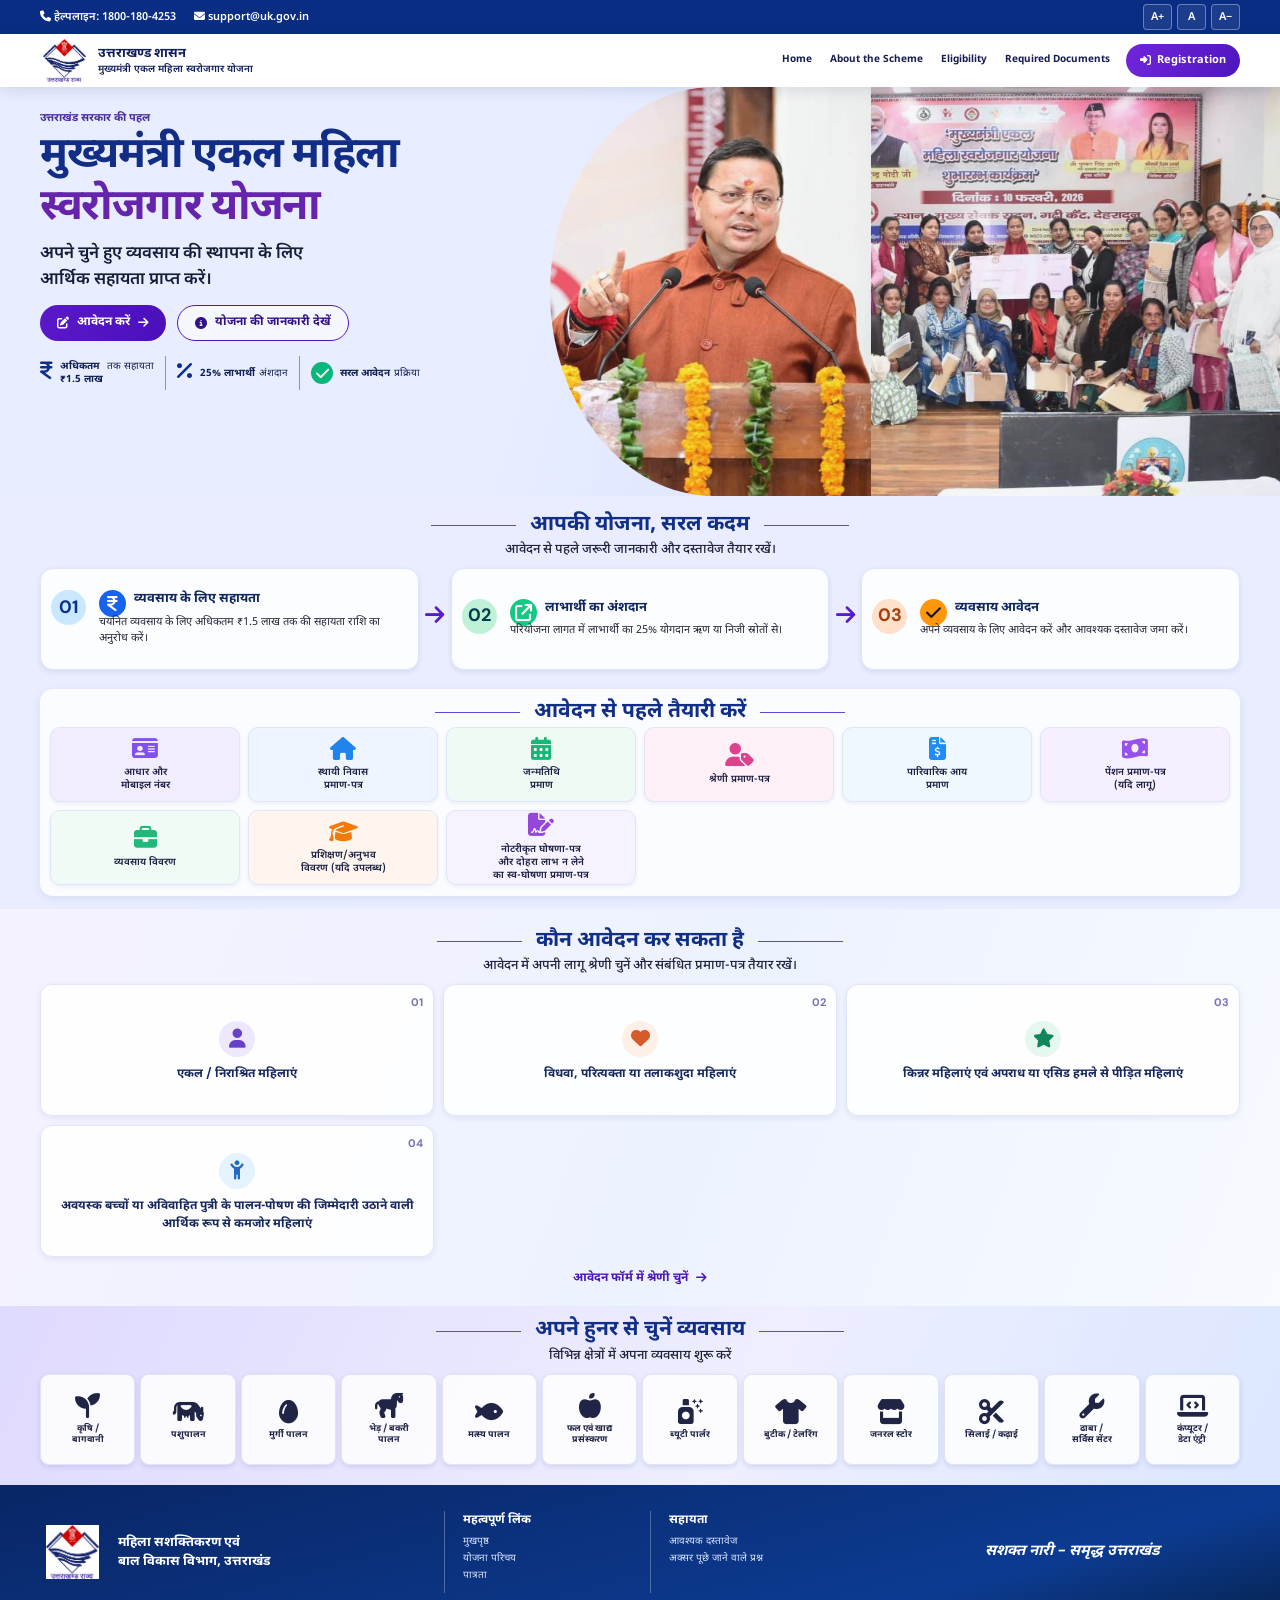
==== commit bd188b4d: "updated" ====
--- a/index.html
+++ b/index.html
@@ -44,7 +44,7 @@
 <a class="nav-link" href="#dastavez">Required Documents</a>
                        
                     </div>
-                    <a class="registration-login" href="registration.html"><i class="fa-solid fa-right-to-bracket" aria-hidden="true"></i> लॉगिन</a>
+                    <a class="registration-login" href="Registraiton.html"><i class="fa-solid fa-right-to-bracket" aria-hidden="true"></i>Registration</a>
                 </div>
             </nav>
         </div>
--- a/assets/css/index.css
+++ b/assets/css/index.css
@@ -1464,6 +1464,7 @@
 .registration-application { padding: 12px 0 30px; background: linear-gradient(135deg, #f8f8ff 0%, #efefff 56%, #f6f7ff 100%); }
 .registration-layout { display: grid; grid-template-columns: 148px minmax(0, 1fr); align-items: start; gap: 14px; }
 .registration-content { grid-column: 2; grid-row: 1; min-width: 0; display: grid; gap: 18px; }
+.registration-centered-content { width: min(100%, 880px); margin-inline: auto; }
 .registration-form { grid-column: auto; grid-row: auto; min-width: 0; padding: 10px; border: 1px solid #d5d9ff; border-radius: 14px; background: rgba(255,255,255,.92); box-shadow: 0 3px 12px rgba(50, 44, 153, .13); }
 .registration-form .form-topline { display: none; }
 .registration-form .form-notice { margin: 0 0 8px; padding: 7px 9px; border-color: #e0e3ff; border-radius: 8px; background: #f5f5ff; }
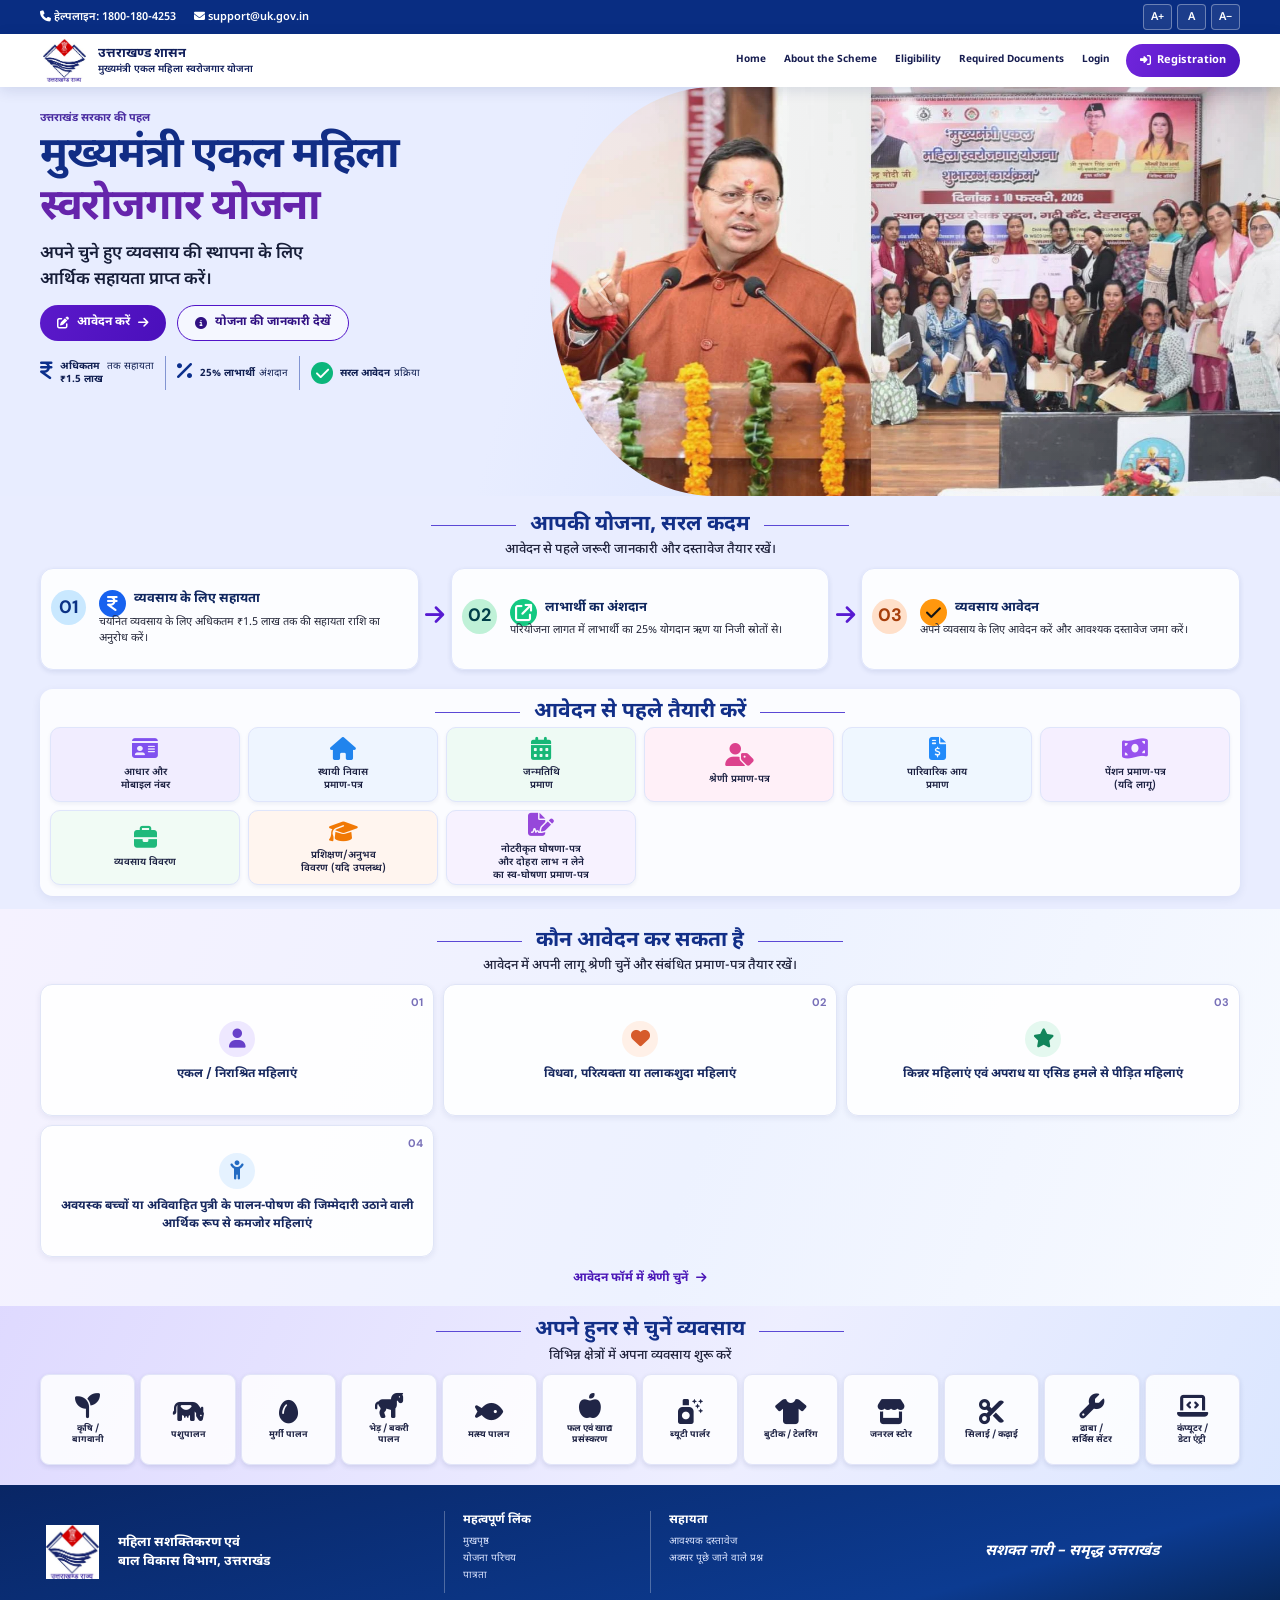
==== commit 1c33fe55: "updated" ====
--- a/index.html
+++ b/index.html
@@ -42,6 +42,7 @@
 <a class="nav-link" href="#yojana">About the Scheme</a>
 <a class="nav-link" href="#patrata">Eligibility</a>
 <a class="nav-link" href="#dastavez">Required Documents</a>
+<a class="nav-link" href="login.html">Login</a>
                        
                     </div>
                     <a class="registration-login" href="Registraiton.html"><i class="fa-solid fa-right-to-bracket" aria-hidden="true"></i>Registration</a>
--- a/assets/css/index.css
+++ b/assets/css/index.css
@@ -1543,6 +1543,13 @@
 .registration-process-card a:nth-of-type(4) > span { background: #3a13b8; }
 .registration-process-card a:nth-of-type(5) > span { background: #078d73; }
 .registration-process-card a b { font-size: 10px; }
+.registration-process-top { display: grid; grid-template-columns: repeat(4, minmax(0, 1fr)); gap: 8px; padding: 12px 14px; }
+.registration-process-top h2 { grid-column: 1 / -1; margin-bottom: 4px; }
+.registration-process-top a { min-height: 52px; padding: 6px 10px; border: 1px solid #d6d9ff; border-radius: 10px; background: rgba(255,255,255,.85); text-decoration: none; transition: background .15s ease, border-color .15s ease; }
+.registration-process-top a:hover { background: #eceaff; border-color: #a4a8f4; }
+.registration-process-top a:not(:last-child)::after { display: none; }
+.registration-process-top a > span { width: 28px; height: 28px; flex-basis: 28px; font-size: 13px; }
+.registration-process-top a b { font-size: 11px; }
 .registration-help-card { padding: 10px; border-color: #d9dcff; border-radius: 10px; background: rgba(255,255,255,.72); }
 .registration-help-card h3 { margin-top: 6px; font-size: 12px; }
 .registration-help-card p, .registration-help-card ul { font-size: 9px; }
